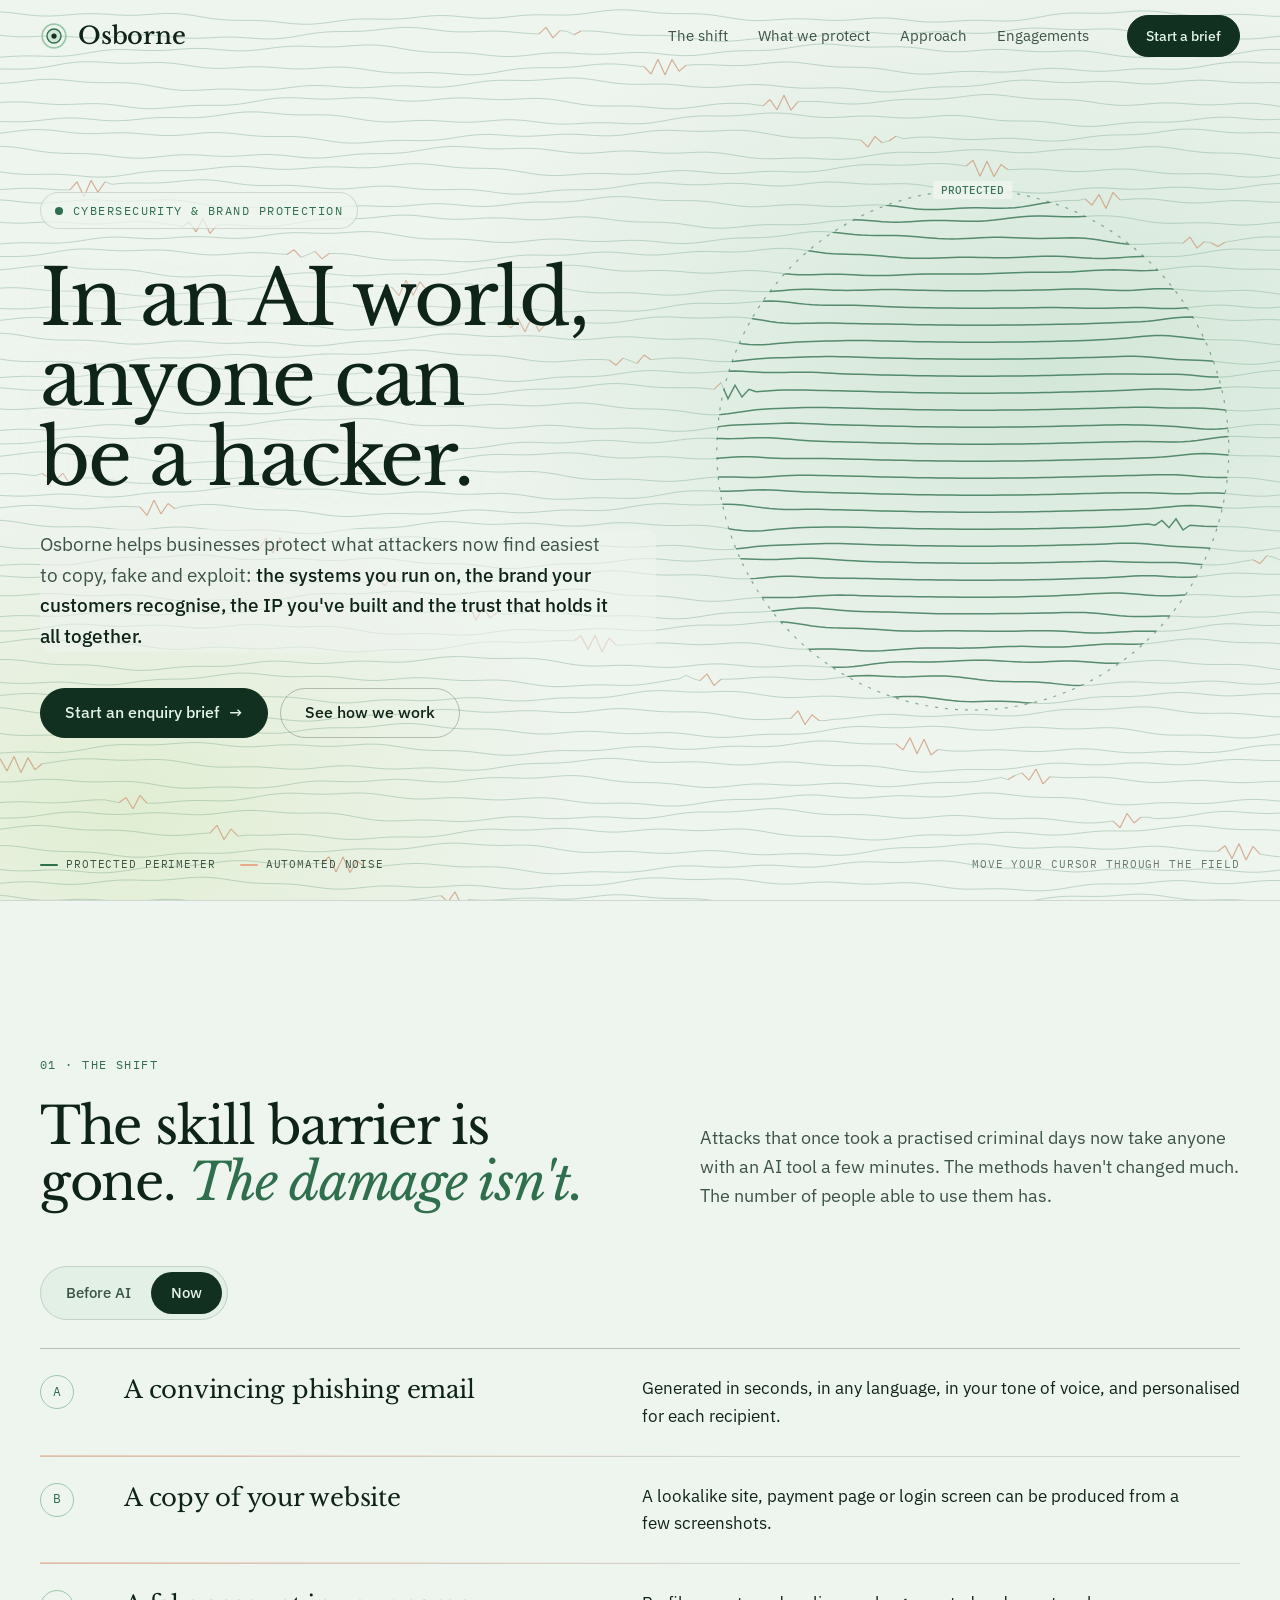
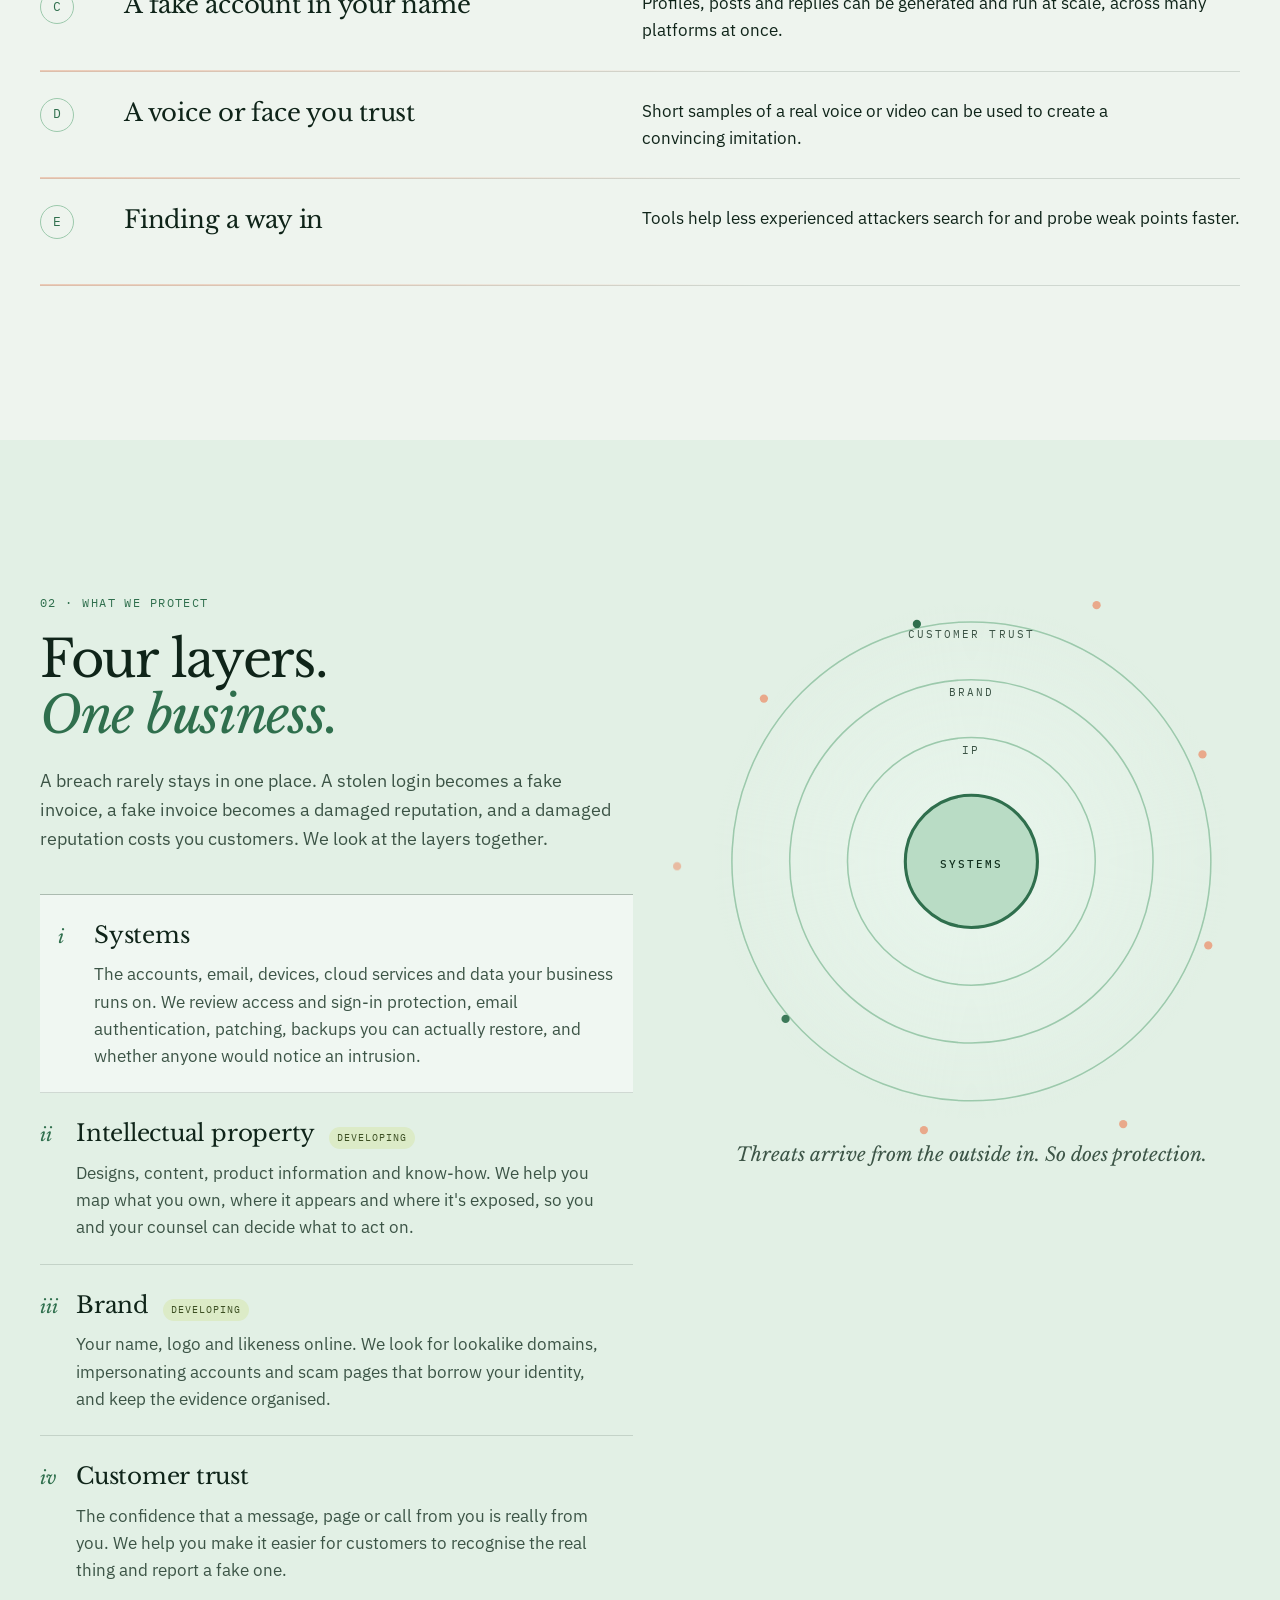
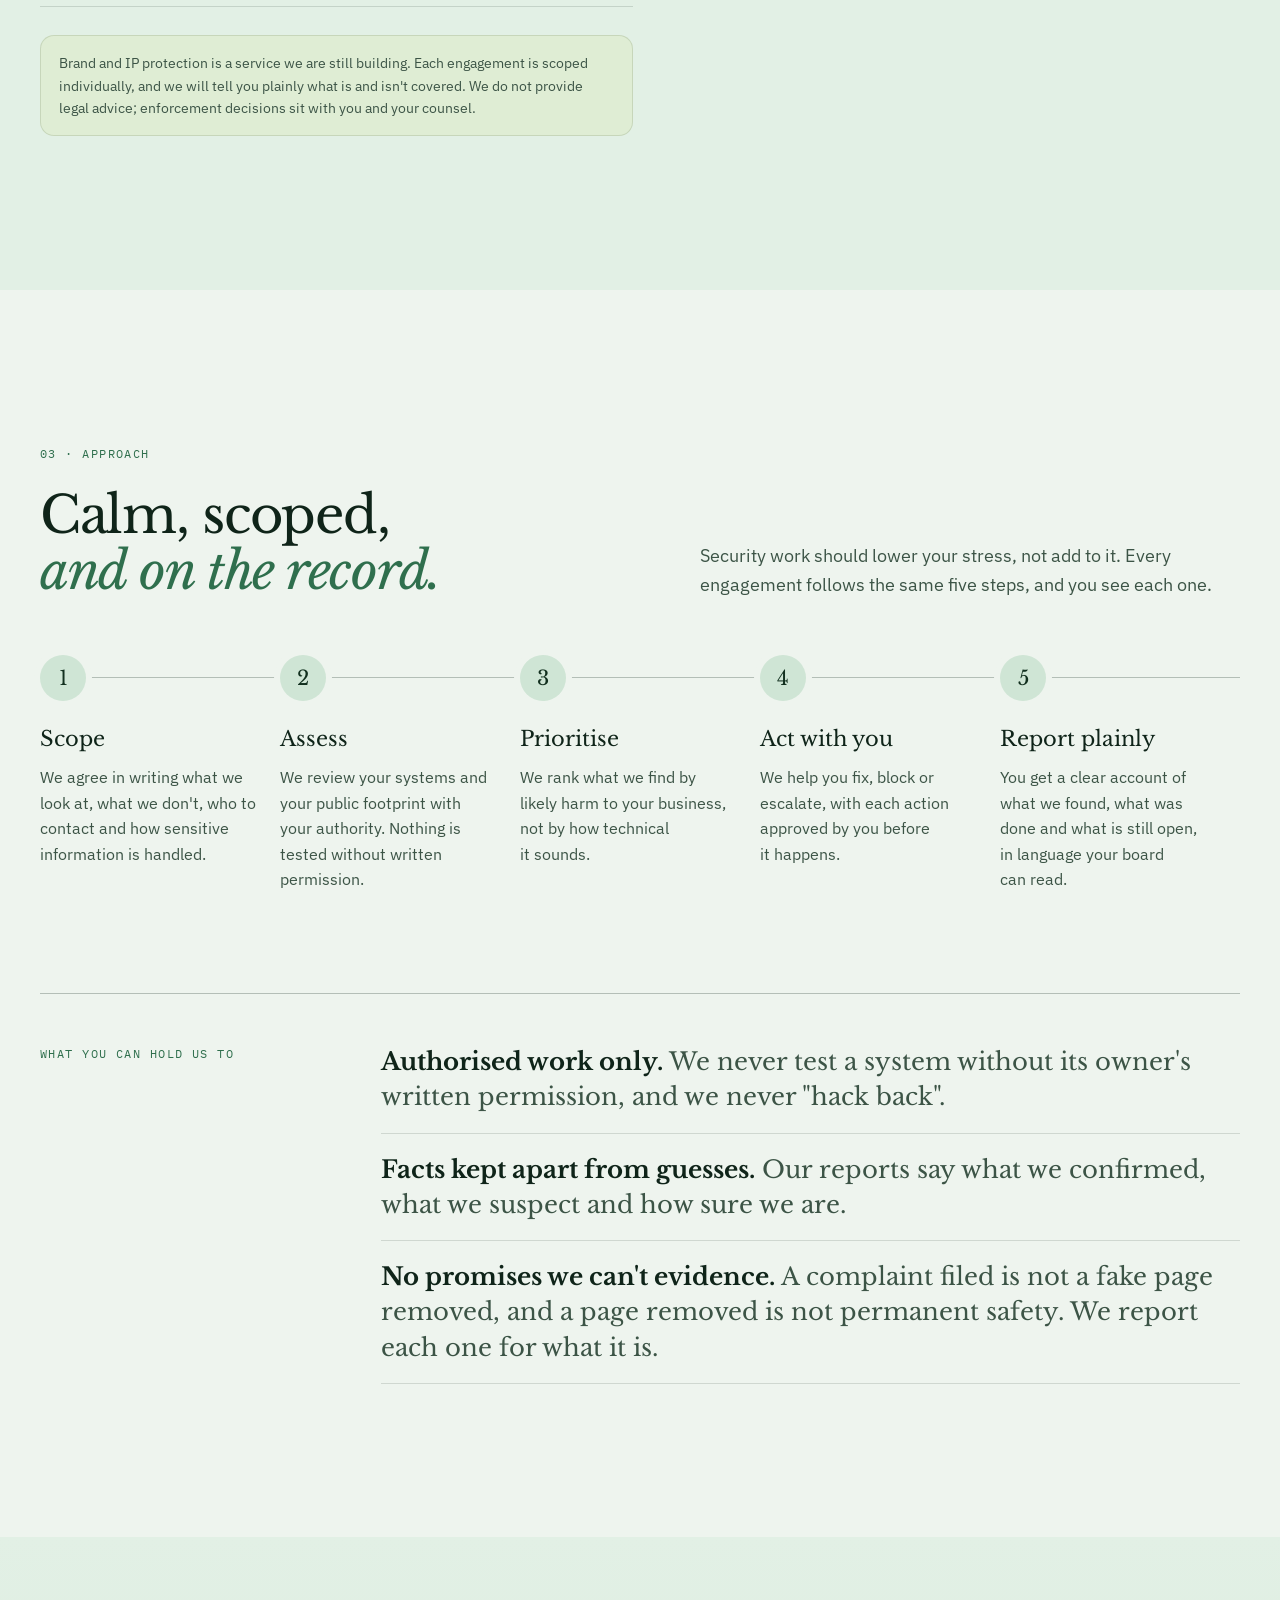
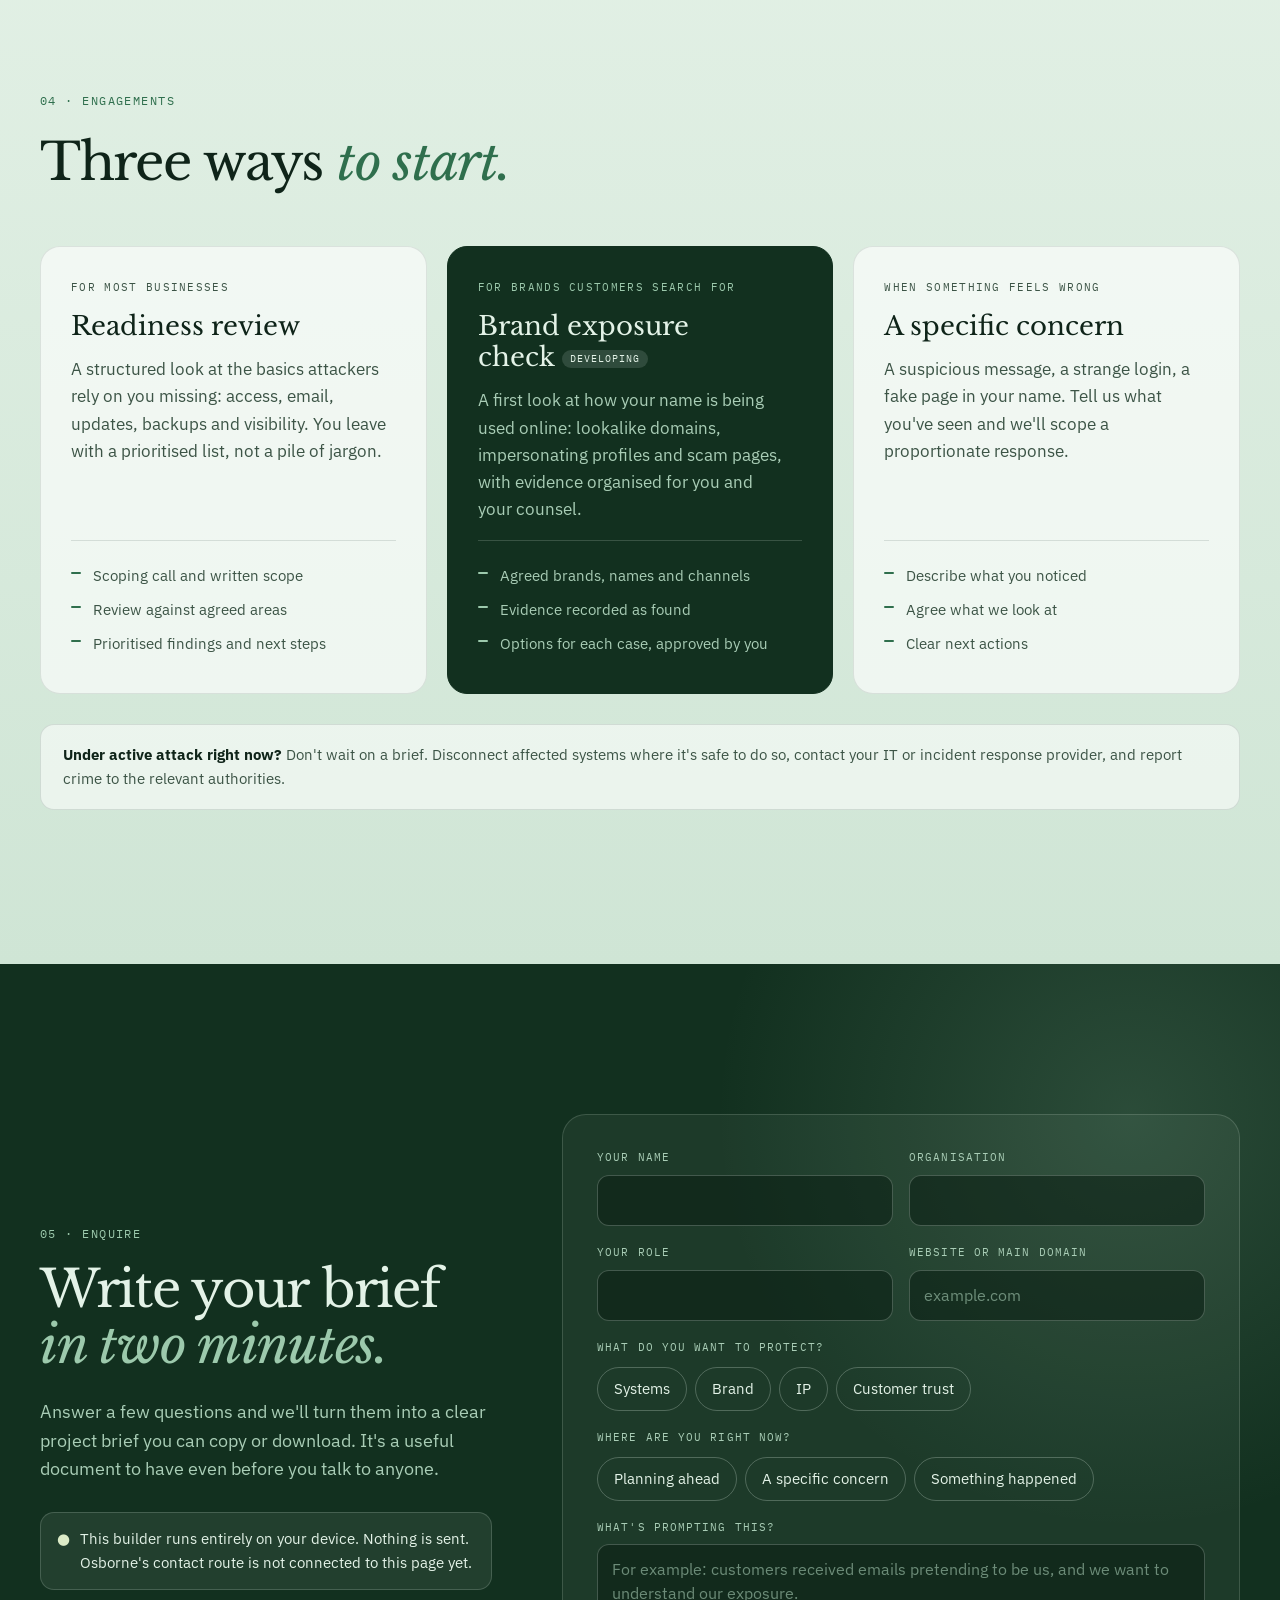
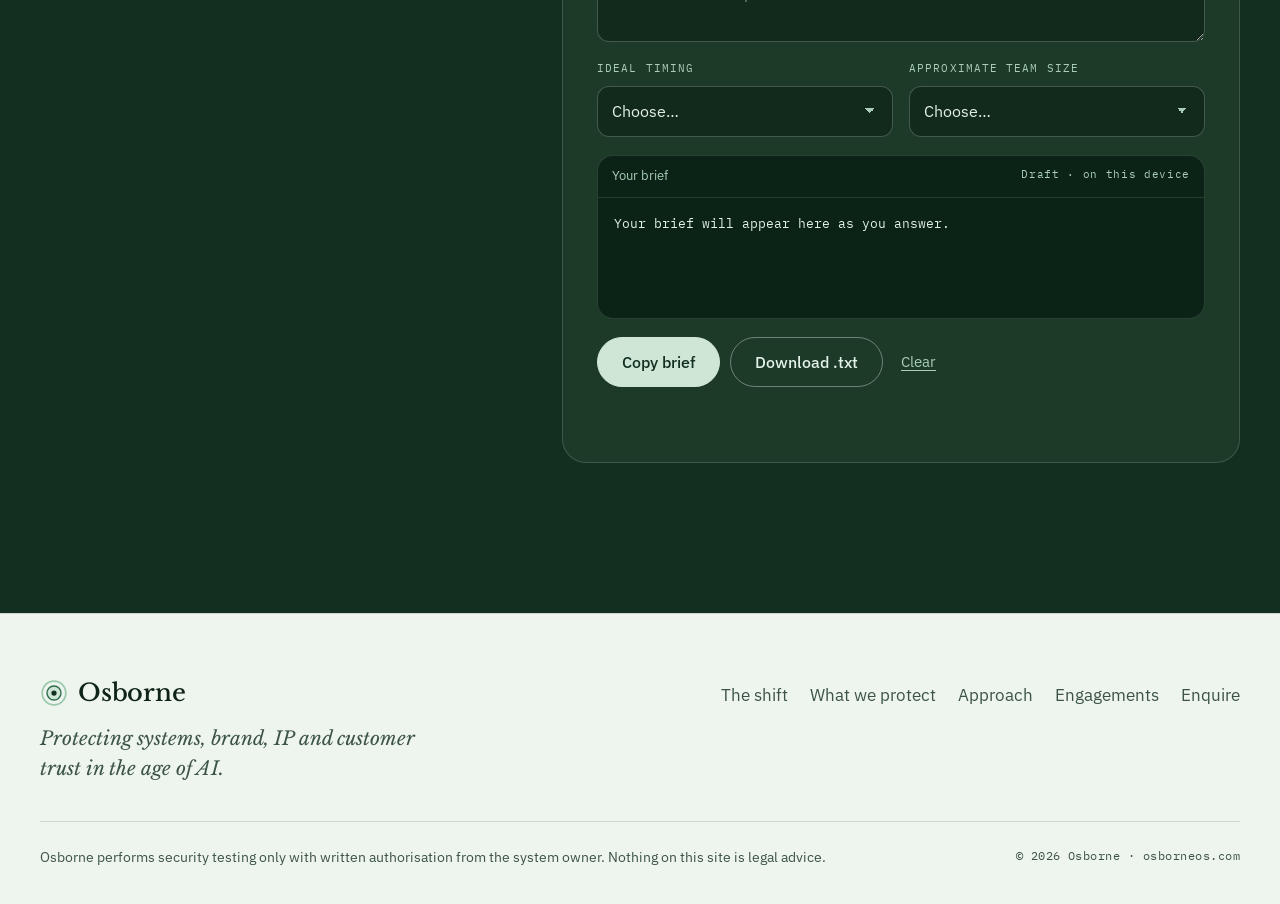
==== index.html @ 1fe4e951 "Osborne website" ====
<!doctype html>
<html lang="en">
<head>
<meta charset="utf-8">
<meta name="viewport" content="width=device-width, initial-scale=1">
<title>Osborne: Cybersecurity and brand protection for the AI era</title>
<meta name="description" content="In an AI world, anyone can be a hacker. Osborne helps businesses protect their systems, brand, intellectual property and customer trust.">
<meta name="theme-color" content="#EEF4EE">
<link rel="preconnect" href="https://fonts.googleapis.com">
<link rel="preconnect" href="https://fonts.gstatic.com" crossorigin>
<link href="https://fonts.googleapis.com/css2?family=Libre+Baskerville:ital,wght@0,400;0,700;1,400&family=IBM+Plex+Sans:wght@400;500;600&family=IBM+Plex+Mono:wght@400;500&display=swap" rel="stylesheet">
<link rel="stylesheet" href="styles.css">
</head>
<body>
<a class="skip" href="#main">Skip to content</a>

<header class="nav" id="top">
  <div class="nav-inner">
    <a class="brand" href="#top" aria-label="Osborne, back to top">
      <svg class="mark" viewBox="0 0 32 32" aria-hidden="true">
        <circle cx="16" cy="16" r="13.5" class="mark-ring"/>
        <circle cx="16" cy="16" r="8" class="mark-ring2"/>
        <circle cx="16" cy="16" r="3" class="mark-core"/>
      </svg>
      <span>Osborne</span>
    </a>
    <nav aria-label="Primary">
      <ul class="nav-links">
        <li><a href="#shift">The shift</a></li>
        <li><a href="#protect">What we protect</a></li>
        <li><a href="#approach">Approach</a></li>
        <li><a href="#engage">Engagements</a></li>
      </ul>
    </nav>
    <a class="btn btn-sm" href="#enquire">Start a brief</a>
    <button class="menu" type="button" aria-expanded="false" aria-controls="mobile-menu" aria-label="Open menu"><span></span><span></span></button>
  </div>
  <div class="mobile-menu" id="mobile-menu" hidden>
    <a href="#shift">The shift</a>
    <a href="#protect">What we protect</a>
    <a href="#approach">Approach</a>
    <a href="#engage">Engagements</a>
    <a href="#enquire" class="mm-cta">Start a brief</a>
  </div>
</header>

<main id="main">

<!-- HERO -->
<section class="hero" aria-labelledby="hero-title">
  <canvas class="field" aria-hidden="true"></canvas>
  <div class="hero-inner">
    <p class="eyebrow"><span class="pip" aria-hidden="true"></span>Cybersecurity &amp; brand protection</p>
    <h1 id="hero-title" class="display">In an AI world, anyone can be a hacker.</h1>
    <p class="lede">Osborne helps businesses protect what attackers now find easiest to copy, fake and exploit: <strong>the systems you run on, the brand your customers recognise, the IP you've built and the trust that holds it all together.</strong></p>
    <div class="cta-row">
      <a class="btn" href="#enquire">Start an enquiry brief <span aria-hidden="true">→</span></a>
      <a class="btn btn-quiet" href="#approach">See how we work</a>
    </div>
  </div>
  <div class="hero-legend" aria-hidden="true">
    <span><i class="lg-calm"></i>Protected perimeter</span>
    <span><i class="lg-noise"></i>Automated noise</span>
    <span class="lg-hint">Move your cursor through the field</span>
  </div>
</section>

<!-- SHIFT -->
<section class="section shift" id="shift" aria-labelledby="shift-title">
  <div class="wrap">
    <div class="sec-head">
      <p class="kicker">01 · The shift</p>
      <h2 id="shift-title" class="h2">The skill barrier is gone. <em>The damage isn't.</em></h2>
      <p class="sec-intro">Attacks that once took a practised criminal days now take anyone with an AI tool a few minutes. The methods haven't changed much. The number of people able to use them has.</p>
    </div>

    <div class="ledger-wrap">
      <div class="toggle" role="group" aria-label="Compare before and after AI">
        <button type="button" data-era="then" aria-pressed="false">Before AI</button>
        <button type="button" data-era="now" aria-pressed="true">Now</button>
      </div>
      <ol class="ledger" data-era="now">
        <li>
          <span class="l-n">A</span>
          <h3>A convincing phishing email</h3>
          <p class="then">Needed someone who wrote well in your customers' language and knew how your company sounds.</p>
          <p class="now">Generated in seconds, in any language, in your tone of voice, and personalised for each recipient.</p>
        </li>
        <li>
          <span class="l-n">B</span>
          <h3>A copy of your website</h3>
          <p class="then">Took a designer and a developer time to rebuild your pages well enough to fool a customer.</p>
          <p class="now">A lookalike site, payment page or login screen can be produced from a few screenshots.</p>
        </li>
        <li>
          <span class="l-n">C</span>
          <h3>A fake account in your name</h3>
          <p class="then">Took effort to keep up: posting, replying and looking real over weeks.</p>
          <p class="now">Profiles, posts and replies can be generated and run at scale, across many platforms at once.</p>
        </li>
        <li>
          <span class="l-n">D</span>
          <h3>A voice or face you trust</h3>
          <p class="then">Impersonating an executive meant finding an actor and hoping no one looked too closely.</p>
          <p class="now">Short samples of a real voice or video can be used to create a convincing imitation.</p>
        </li>
        <li>
          <span class="l-n">E</span>
          <h3>Finding a way in</h3>
          <p class="then">Searching for weak configurations and forgotten systems was slow, technical work.</p>
          <p class="now">Tools help less experienced attackers search for and probe weak points faster.</p>
        </li>
      </ol>
    </div>
  </div>
</section>

<!-- PROTECT -->
<section class="section protect" id="protect" aria-labelledby="protect-title">
  <div class="wrap protect-grid">
    <div class="protect-copy">
      <p class="kicker">02 · What we protect</p>
      <h2 id="protect-title" class="h2">Four layers. <em>One business.</em></h2>
      <p class="sec-intro">A breach rarely stays in one place. A stolen login becomes a fake invoice, a fake invoice becomes a damaged reputation, and a damaged reputation costs you customers. We look at the layers together.</p>

      <ul class="layers" aria-label="Protection layers">
        <li data-ring="0" tabindex="0">
          <div class="layer-top"><span class="layer-n">i</span><h3>Systems</h3></div>
          <p>The accounts, email, devices, cloud services and data your business runs on. We review access and sign-in protection, email authentication, patching, backups you can actually restore, and whether anyone would notice an intrusion.</p>
        </li>
        <li data-ring="1" tabindex="0">
          <div class="layer-top"><span class="layer-n">ii</span><h3>Intellectual property</h3><span class="tag">Developing</span></div>
          <p>Designs, content, product information and know-how. We help you map what you own, where it appears and where it's exposed, so you and your counsel can decide what to act on.</p>
        </li>
        <li data-ring="2" tabindex="0">
          <div class="layer-top"><span class="layer-n">iii</span><h3>Brand</h3><span class="tag">Developing</span></div>
          <p>Your name, logo and likeness online. We look for lookalike domains, impersonating accounts and scam pages that borrow your identity, and keep the evidence organised.</p>
        </li>
        <li data-ring="3" tabindex="0">
          <div class="layer-top"><span class="layer-n">iv</span><h3>Customer trust</h3></div>
          <p>The confidence that a message, page or call from you is really from you. We help you make it easier for customers to recognise the real thing and report a fake one.</p>
        </li>
      </ul>
      <p class="fine">Brand and IP protection is a service we are still building. Each engagement is scoped individually, and we will tell you plainly what is and isn't covered. We do not provide legal advice; enforcement decisions sit with you and your counsel.</p>
    </div>

    <figure class="rings" aria-hidden="true">
      <svg viewBox="0 0 520 520">
        <defs>
          <radialGradient id="rg" cx="50%" cy="50%" r="50%">
            <stop offset="0%" stop-color="#E8F5EC"/><stop offset="100%" stop-color="#E8F5EC" stop-opacity="0"/>
          </radialGradient>
        </defs>
        <circle cx="260" cy="260" r="250" fill="url(#rg)"/>
        <g class="ring r3"><circle cx="260" cy="260" r="232"/><text x="260" y="44" text-anchor="middle">CUSTOMER TRUST</text></g>
        <g class="ring r2"><circle cx="260" cy="260" r="176"/><text x="260" y="100" text-anchor="middle">BRAND</text></g>
        <g class="ring r1"><circle cx="260" cy="260" r="120"/><text x="260" y="156" text-anchor="middle">IP</text></g>
        <g class="ring r0"><circle cx="260" cy="260" r="64"/><text x="260" y="266" text-anchor="middle">SYSTEMS</text></g>
        <g class="probes"></g>
      </svg>
      <figcaption>Threats arrive from the outside in. So does protection.</figcaption>
    </figure>
  </div>
</section>

<!-- APPROACH -->
<section class="section approach" id="approach" aria-labelledby="approach-title">
  <div class="wrap">
    <div class="sec-head">
      <p class="kicker">03 · Approach</p>
      <h2 id="approach-title" class="h2">Calm, scoped, <em>and on the record.</em></h2>
      <p class="sec-intro">Security work should lower your stress, not add to it. Every engagement follows the same five steps, and you see each one.</p>
    </div>

    <ol class="steps">
      <li class="reveal"><span class="s-n">1</span><h3>Scope</h3><p>We agree in writing what we look at, what we don't, who to contact and how sensitive information is handled.</p></li>
      <li class="reveal"><span class="s-n">2</span><h3>Assess</h3><p>We review your systems and your public footprint with your authority. Nothing is tested without written permission.</p></li>
      <li class="reveal"><span class="s-n">3</span><h3>Prioritise</h3><p>We rank what we find by likely harm to your business, not by how technical it sounds.</p></li>
      <li class="reveal"><span class="s-n">4</span><h3>Act with you</h3><p>We help you fix, block or escalate, with each action approved by you before it happens.</p></li>
      <li class="reveal"><span class="s-n">5</span><h3>Report plainly</h3><p>You get a clear account of what we found, what was done and what is still open, in language your board can read.</p></li>
    </ol>

    <div class="principles">
      <p class="kicker">What you can hold us to</p>
      <ul>
        <li class="reveal"><span>Authorised work only.</span> We never test a system without its owner's written permission, and we never "hack back".</li>
        <li class="reveal"><span>Facts kept apart from guesses.</span> Our reports say what we confirmed, what we suspect and how sure we are.</li>
        <li class="reveal"><span>No promises we can't evidence.</span> A complaint filed is not a fake page removed, and a page removed is not permanent safety. We report each one for what it is.</li>
      </ul>
    </div>
  </div>
</section>

<!-- ENGAGE -->
<section class="section engage" id="engage" aria-labelledby="engage-title">
  <div class="wrap">
    <div class="sec-head">
      <p class="kicker">04 · Engagements</p>
      <h2 id="engage-title" class="h2">Three ways <em>to start.</em></h2>
    </div>
    <div class="paths">
      <article class="path reveal">
        <p class="path-k">For most businesses</p>
        <h3>Readiness review</h3>
        <p>A structured look at the basics attackers rely on you missing: access, email, updates, backups and visibility. You leave with a prioritised list, not a pile of jargon.</p>
        <ul><li>Scoping call and written scope</li><li>Review against agreed areas</li><li>Prioritised findings and next steps</li></ul>
      </article>
      <article class="path reveal feature">
        <p class="path-k">For brands customers search for</p>
        <h3>Brand exposure check <span class="tag tag-dark">Developing</span></h3>
        <p>A first look at how your name is being used online: lookalike domains, impersonating profiles and scam pages, with evidence organised for you and your counsel.</p>
        <ul><li>Agreed brands, names and channels</li><li>Evidence recorded as found</li><li>Options for each case, approved by you</li></ul>
      </article>
      <article class="path reveal">
        <p class="path-k">When something feels wrong</p>
        <h3>A specific concern</h3>
        <p>A suspicious message, a strange login, a fake page in your name. Tell us what you've seen and we'll scope a proportionate response.</p>
        <ul><li>Describe what you noticed</li><li>Agree what we look at</li><li>Clear next actions</li></ul>
      </article>
    </div>
    <p class="urgent" role="note"><strong>Under active attack right now?</strong> Don't wait on a brief. Disconnect affected systems where it's safe to do so, contact your IT or incident response provider, and report crime to the relevant authorities.</p>
  </div>
</section>

<!-- ENQUIRE -->
<section class="enquire" id="enquire" aria-labelledby="enquire-title">
  <div class="wrap enquire-grid">
    <div class="enquire-copy">
      <p class="kicker kicker-light">05 · Enquire</p>
      <h2 id="enquire-title" class="h2">Write your brief <em>in two minutes.</em></h2>
      <p>Answer a few questions and we'll turn them into a clear project brief you can copy or download. It's a useful document to have even before you talk to anyone.</p>
      <p class="local-note" role="note"><span aria-hidden="true">●</span> This builder runs entirely on your device. Nothing is sent. Osborne's contact route is not connected to this page yet.</p>
    </div>

    <form class="brief" id="brief" novalidate>
      <div class="row">
        <label class="f"><span>Your name</span><input name="name" autocomplete="name" maxlength="120"></label>
        <label class="f"><span>Organisation</span><input name="org" autocomplete="organization" maxlength="160"></label>
      </div>
      <div class="row">
        <label class="f"><span>Your role</span><input name="role" autocomplete="organization-title" maxlength="120"></label>
        <label class="f"><span>Website or main domain</span><input name="domain" inputmode="url" maxlength="200" placeholder="example.com"></label>
      </div>

      <fieldset class="f">
        <legend>What do you want to protect?</legend>
        <div class="chips">
          <label class="chip"><input type="checkbox" name="protect" value="Systems"><span>Systems</span></label>
          <label class="chip"><input type="checkbox" name="protect" value="Brand"><span>Brand</span></label>
          <label class="chip"><input type="checkbox" name="protect" value="Intellectual property"><span>IP</span></label>
          <label class="chip"><input type="checkbox" name="protect" value="Customer trust"><span>Customer trust</span></label>
        </div>
      </fieldset>

      <fieldset class="f">
        <legend>Where are you right now?</legend>
        <div class="chips">
          <label class="chip"><input type="radio" name="stage" value="Planning ahead"><span>Planning ahead</span></label>
          <label class="chip"><input type="radio" name="stage" value="A specific concern"><span>A specific concern</span></label>
          <label class="chip"><input type="radio" name="stage" value="Something has already happened"><span>Something happened</span></label>
        </div>
      </fieldset>

      <label class="f"><span>What's prompting this?</span><textarea name="notes" rows="3" maxlength="2000" placeholder="For example: customers received emails pretending to be us, and we want to understand our exposure."></textarea></label>

      <div class="row">
        <label class="f"><span>Ideal timing</span>
          <select name="timing">
            <option value="">Choose…</option>
            <option>This month</option>
            <option>This quarter</option>
            <option>Later this year</option>
            <option>Just exploring</option>
          </select>
        </label>
        <label class="f"><span>Approximate team size</span>
          <select name="size">
            <option value="">Choose…</option>
            <option>1–10</option>
            <option>11–50</option>
            <option>51–250</option>
            <option>250+</option>
          </select>
        </label>
      </div>

      <div class="preview" aria-labelledby="preview-label">
        <p class="preview-head"><span id="preview-label">Your brief</span><span class="mono">Draft · on this device</span></p>
        <pre id="brief-out" tabindex="0" aria-live="polite"></pre>
      </div>

      <div class="actions">
        <button type="button" class="btn btn-light" id="copy-brief">Copy brief</button>
        <button type="button" class="btn btn-ghost-light" id="dl-brief">Download .txt</button>
        <button type="button" class="link-btn" id="clear-brief">Clear</button>
      </div>
      <p class="status" id="brief-status" role="status" aria-live="polite"></p>
    </form>
  </div>
</section>

</main>

<footer class="footer">
  <div class="wrap">
    <div class="foot-top">
      <div class="foot-brand">
        <a class="brand" href="#top"><svg class="mark" viewBox="0 0 32 32" aria-hidden="true"><circle cx="16" cy="16" r="13.5" class="mark-ring"/><circle cx="16" cy="16" r="8" class="mark-ring2"/><circle cx="16" cy="16" r="3" class="mark-core"/></svg><span>Osborne</span></a>
        <p class="foot-line">Protecting systems, brand, IP and customer trust in the age of AI.</p>
      </div>
      <nav class="foot-nav" aria-label="Footer">
        <a href="#shift">The shift</a>
        <a href="#protect">What we protect</a>
        <a href="#approach">Approach</a>
        <a href="#engage">Engagements</a>
        <a href="#enquire">Enquire</a>
      </nav>
    </div>
    <div class="foot-bottom">
      <p>Osborne performs security testing only with written authorisation from the system owner. Nothing on this site is legal advice.</p>
      <p class="mono">© <span id="yr">2026</span> Osborne · osborneos.com</p>
    </div>
  </div>
</footer>

<script src="main.js" defer></script>
</body>
</html>
---- styles.css ----
/* Osborne — one-page site.
   Direction: calm, premium security in pastel greens. Light editorial surfaces,
   one deep forest section, soft serif display, engineered sans/mono details. */
:root{
  --paper:#EEF4EE;      /* page */
  --mint:#E2F0E5;       /* soft band */
  --sage:#CFE5D5;       /* pastel green */
  --pistachio:#DCEBC7;  /* pastel yellow-green */
  --fern:#9CC9AC;       /* mid pastel */
  --leaf:#2F6F4D;       /* accent text/controls (AA on paper) */
  --forest:#12301F;     /* dark section */
  --ink:#0F2419;        /* body ink */
  --ink-2:#3C5446;      /* secondary ink (AA on paper) */
  --line:rgba(15,36,25,.14);
  --line-2:rgba(15,36,25,.26);
  --apricot:#E9A98B;    /* sparing "threat" accent */
  --on-forest:#E3F2E7; --on-forest-2:#A9CDB6;
  --serif:"Libre Baskerville",Baskerville,"Baskerville Old Face",Georgia,serif;
  --sans:"IBM Plex Sans",ui-sans-serif,system-ui,"Segoe UI",sans-serif;
  --mono:"IBM Plex Mono",ui-monospace,Consolas,monospace;
  --wrap:min(1200px,calc(100vw - 48px));
  --r:20px;
  --ease:cubic-bezier(.2,.7,.1,1);
}
*,*::before,*::after{box-sizing:border-box}
html{scroll-behavior:smooth;-webkit-text-size-adjust:100%;scroll-padding-top:80px}
body{margin:0;background:var(--paper);color:var(--ink);font-family:var(--sans);font-size:17px;line-height:1.6;-webkit-font-smoothing:antialiased;overflow-x:hidden}
img,svg{display:block;max-width:100%}
a{color:inherit}
p{margin:0 0 1em;text-wrap:pretty}
h1,h2,h3{margin:0;text-wrap:balance}
em{font-style:italic}
.wrap{width:var(--wrap);margin-inline:auto}
.mono{font-family:var(--mono)}
:focus-visible{outline:3px solid var(--leaf);outline-offset:3px;border-radius:6px}
.skip{position:absolute;left:-9999px;top:10px;z-index:100;background:var(--forest);color:var(--on-forest);padding:10px 14px;border-radius:8px}
.skip:focus{left:12px}
::selection{background:var(--sage);color:var(--ink)}

/* ---------- type ---------- */
.display{font-family:var(--serif);font-weight:400;font-size:clamp(38px,6vw,92px);line-height:1.04;letter-spacing:-.03em;max-width:14ch}
.h2{font-family:var(--serif);font-weight:400;font-size:clamp(30px,4vw,54px);line-height:1.1;letter-spacing:-.025em;max-width:17ch}
.h2 em,.display em{color:var(--leaf);font-weight:400}
.kicker{font-family:var(--mono);font-size:12px;letter-spacing:.12em;text-transform:uppercase;color:var(--leaf);margin-bottom:18px}
.sec-head{display:grid;grid-template-columns:minmax(0,1fr) minmax(0,.9fr);gap:24px 60px;align-items:end;margin-bottom:56px}
.sec-head .kicker{grid-column:1/-1;margin:0}
.sec-intro{color:var(--ink-2);font-size:18px;margin:0;max-width:52ch}
.tag{display:inline-block;font-family:var(--mono);font-size:10px;letter-spacing:.1em;text-transform:uppercase;padding:3px 8px;border-radius:999px;background:var(--pistachio);color:#3C4F22;vertical-align:middle}
.tag-dark{background:rgba(15,36,25,.08);color:var(--ink-2)}

/* ---------- buttons ---------- */
.btn{display:inline-flex;align-items:center;justify-content:center;gap:10px;min-height:50px;padding:0 24px;border-radius:999px;background:var(--forest);color:var(--on-forest);text-decoration:none;font-weight:500;font-size:16px;border:1px solid var(--forest);cursor:pointer;font-family:inherit;transition:background .25s,color .25s,transform .25s var(--ease),border-color .25s}
.btn span{transition:transform .25s var(--ease)}
.btn:hover{background:var(--leaf);border-color:var(--leaf)}
.btn:hover span{transform:translateX(3px)}
.btn:active{transform:translateY(1px)}
.btn-quiet{background:transparent;color:var(--ink);border-color:var(--line-2)}
.btn-quiet:hover{background:var(--sage);border-color:var(--sage);color:var(--ink)}
.btn-sm{min-height:42px;padding:0 18px;font-size:14px}
.btn-light{background:var(--sage);color:var(--forest);border-color:var(--sage)}
.btn-light:hover{background:#E6F4EA;border-color:#E6F4EA;color:var(--forest)}
.btn-ghost-light{background:transparent;color:var(--on-forest);border-color:rgba(227,242,231,.4)}
.btn-ghost-light:hover{background:rgba(227,242,231,.1);border-color:var(--on-forest)}

/* ---------- nav ---------- */
.nav{position:fixed;top:0;left:0;right:0;z-index:50;transition:background .35s,box-shadow .35s}
.nav.scrolled{background:rgba(238,244,238,.86);backdrop-filter:saturate(140%) blur(14px);-webkit-backdrop-filter:saturate(140%) blur(14px);box-shadow:0 1px 0 var(--line)}
.nav-inner{width:var(--wrap);margin:0 auto;display:flex;align-items:center;gap:24px;padding:14px 0}
.brand{display:flex;align-items:center;gap:10px;text-decoration:none;font-family:var(--serif);font-size:24px;font-weight:500;letter-spacing:-.01em;margin-right:auto}
.mark{width:28px;height:28px}
.mark-ring{fill:none;stroke:var(--fern);stroke-width:2}
.mark-ring2{fill:var(--sage);stroke:var(--leaf);stroke-width:1.6}
.mark-core{fill:var(--forest)}
.brand:hover .mark-ring{stroke:var(--leaf)}
.nav-links{display:flex;gap:2px;list-style:none;margin:0;padding:0}
.nav-links a{display:block;padding:10px 14px;border-radius:999px;text-decoration:none;font-size:15px;color:var(--ink-2);transition:background .2s,color .2s}
.nav-links a:hover{background:var(--mint);color:var(--ink)}
.nav-links a.active{background:var(--sage);color:var(--ink)}
.menu{display:none;width:46px;height:46px;border-radius:50%;border:1px solid var(--line-2);background:var(--paper);position:relative;cursor:pointer}
.menu span{position:absolute;left:14px;right:14px;height:1.6px;background:var(--ink);transition:transform .3s var(--ease)}
.menu span:first-child{top:18px}.menu span:last-child{top:26px}
.menu[aria-expanded="true"] span:first-child{transform:translateY(4px) rotate(45deg)}
.menu[aria-expanded="true"] span:last-child{transform:translateY(-4px) rotate(-45deg)}
.nav.menu-open{background:var(--paper);backdrop-filter:none;-webkit-backdrop-filter:none;box-shadow:0 1px 0 var(--line)}
.mobile-menu{position:fixed;top:74px;left:0;right:0;height:calc(100dvh - 74px);background:var(--paper);padding:20px 24px 40px;display:flex;flex-direction:column;overflow:auto}
.mobile-menu[hidden]{display:none}
.mobile-menu a{font-family:var(--serif);font-size:28px;letter-spacing:-.02em;padding:14px 0;border-bottom:1px solid var(--line);text-decoration:none}
.mobile-menu .mm-cta{margin-top:24px;border:0;background:var(--forest);color:var(--on-forest);border-radius:999px;font-family:var(--sans);font-size:17px;text-align:center;padding:16px}

/* ---------- hero ---------- */
.hero{position:relative;min-height:100svh;display:flex;flex-direction:column;justify-content:center;padding:120px 0 90px;overflow:hidden;isolation:isolate;background:
  radial-gradient(70% 60% at 82% 40%,rgba(207,229,213,.9),transparent 70%),
  radial-gradient(50% 50% at 10% 90%,rgba(220,235,199,.7),transparent 70%),var(--paper)}
.field{position:absolute;inset:0;width:100%;height:100%;z-index:-1}
.hero-inner{width:var(--wrap);margin:0 auto;position:relative}
.eyebrow{display:inline-flex;align-items:center;gap:10px;font-family:var(--mono);font-size:12px;letter-spacing:.12em;text-transform:uppercase;color:var(--leaf);padding:8px 14px;border-radius:999px;background:rgba(238,244,238,.75);border:1px solid var(--line);margin-bottom:30px}
.pip{width:8px;height:8px;border-radius:50%;background:var(--leaf);box-shadow:0 0 0 0 rgba(47,111,77,.5);animation:pip 2.6s infinite}
@keyframes pip{70%{box-shadow:0 0 0 9px rgba(47,111,77,0)}100%{box-shadow:0 0 0 0 rgba(47,111,77,0)}}
.hero .display{text-shadow:0 0 30px rgba(238,244,238,.9),0 0 2px rgba(238,244,238,.9)}
.lede{max-width:56ch;font-size:clamp(18px,1.5vw,21px);color:var(--ink-2);margin:30px 0 36px;background:rgba(238,244,238,.6);border-radius:12px}
.lede strong{font-weight:500;color:var(--ink)}
.cta-row{display:flex;flex-wrap:wrap;gap:12px}
.hero-legend{position:absolute;left:0;right:0;bottom:26px;width:var(--wrap);margin:0 auto;display:flex;gap:24px;font-family:var(--mono);font-size:11px;letter-spacing:.08em;text-transform:uppercase;color:var(--ink-2)}
.hero-legend span{display:flex;align-items:center;gap:8px}
.hero-legend i{display:block;width:18px;height:2px;border-radius:2px}
.lg-calm{background:var(--leaf)}
.lg-noise{background:var(--apricot)}
.lg-hint{margin-left:auto;opacity:.75}
/* hero entrance */
.hero .eyebrow,.hero .display,.hero .lede,.hero .cta-row{opacity:0;transform:translateY(18px);animation:rise 1s var(--ease) forwards}
.hero .display{animation-delay:.1s}.hero .lede{animation-delay:.25s}.hero .cta-row{animation-delay:.4s}
@keyframes rise{to{opacity:1;transform:none}}

/* ---------- sections ---------- */
.section{padding:clamp(96px,12vw,160px) 0}
.reveal{opacity:0;transform:translateY(24px);transition:opacity .9s var(--ease),transform .9s var(--ease)}
.reveal.in{opacity:1;transform:none}

/* shift */
.shift{background:var(--paper);border-top:1px solid var(--line)}
.ledger-wrap{position:relative}
.toggle{display:inline-flex;padding:5px;border-radius:999px;background:var(--mint);border:1px solid var(--line);margin-bottom:28px}
.toggle button{min-height:42px;padding:0 20px;border:0;border-radius:999px;background:transparent;color:var(--ink-2);font:inherit;font-size:15px;font-weight:500;cursor:pointer;transition:background .25s,color .25s}
.toggle button[aria-pressed="true"]{background:var(--forest);color:var(--on-forest)}
.toggle button[data-era="then"][aria-pressed="true"]{background:var(--fern);color:var(--forest)}
.ledger{list-style:none;margin:0;padding:0;border-top:1px solid var(--line-2)}
.ledger li{display:grid;grid-template-columns:56px minmax(0,.9fr) minmax(0,1.1fr);gap:28px;align-items:start;padding:26px 0;border-bottom:1px solid var(--line);position:relative}
.l-n{font-family:var(--mono);font-size:13px;color:var(--leaf);width:34px;height:34px;display:grid;place-items:center;border:1px solid var(--fern);border-radius:50%}
.ledger h3{font-family:var(--serif);font-weight:400;font-size:clamp(20px,1.9vw,26px);line-height:1.25;letter-spacing:-.01em}
.ledger p{margin:0;grid-column:3;grid-row:1;font-size:17px;transition:opacity .45s var(--ease),transform .45s var(--ease)}
.ledger .then{color:var(--ink-2)}
.ledger .now{color:var(--ink)}
.ledger[data-era="now"] .then,.ledger[data-era="then"] .now{opacity:0;transform:translateY(8px);pointer-events:none;visibility:hidden}
.ledger[data-era="now"] .now,.ledger[data-era="then"] .then{opacity:1;transform:none;visibility:visible}
.ledger li:nth-child(2) p{transition-delay:.05s}.ledger li:nth-child(3) p{transition-delay:.1s}.ledger li:nth-child(4) p{transition-delay:.15s}.ledger li:nth-child(5) p{transition-delay:.2s}
.ledger[data-era="now"] li::after{content:"";position:absolute;left:0;bottom:-1px;height:2px;width:100%;background:linear-gradient(90deg,var(--apricot),transparent 60%);opacity:.55}

/* protect */
.protect{background:var(--mint)}
.protect-grid{display:grid;grid-template-columns:minmax(0,1.05fr) minmax(0,.95fr);gap:70px;align-items:start}
.protect-copy .h2{margin-bottom:24px}
.protect-copy .sec-intro{margin-bottom:40px}
.layers{list-style:none;margin:0;padding:0;border-top:1px solid var(--line-2)}
.layers li{padding:22px 18px 22px 0;border-bottom:1px solid var(--line);cursor:default;transition:background .3s,padding .3s var(--ease);border-radius:0}
.layers li:focus-visible{outline-offset:-3px}
.layers li.on{background:rgba(255,255,255,.5);padding-left:18px}
.layer-top{display:flex;align-items:baseline;gap:14px;flex-wrap:wrap;margin-bottom:8px}
.layer-n{font-family:var(--serif);font-style:italic;font-size:18px;color:var(--leaf);min-width:22px}
.layers h3{font-family:var(--serif);font-weight:400;font-size:23px;letter-spacing:-.01em}
.layers p{margin:0;color:var(--ink-2);max-width:58ch;padding-left:36px}
.fine{font-size:14px;color:var(--ink-2);margin:28px 0 0;padding:16px 18px;border-radius:14px;background:rgba(220,235,199,.55);border:1px solid rgba(60,79,34,.15)}
.rings{position:sticky;top:110px;margin:0}
.rings svg{width:100%;height:auto;overflow:visible}
.ring circle{fill:none;stroke:var(--fern);stroke-width:1.5;transition:stroke .4s,stroke-width .4s,fill .4s}
.ring.r0 circle{fill:var(--sage)}
.ring text{font-family:var(--mono);font-size:11px;letter-spacing:.18em;fill:var(--ink-2);transition:fill .4s}
.ring.on circle{stroke:var(--leaf);stroke-width:3;fill:rgba(47,111,77,.06)}
.ring.r0.on circle{fill:#B9DCC5}
.ring.on text{fill:var(--forest);font-weight:500}
.probes circle{fill:var(--apricot)}
.probes circle.blocked{fill:var(--leaf)}
.rings figcaption{text-align:center;font-family:var(--serif);font-style:italic;font-size:19px;color:var(--ink-2);margin-top:10px}

/* approach */
.approach{background:var(--paper)}
.steps{list-style:none;margin:0;padding:0;display:grid;grid-template-columns:repeat(5,minmax(0,1fr));gap:0;position:relative;counter-reset:s}
.steps::before{content:"";position:absolute;left:0;right:0;top:22px;height:1px;background:var(--line-2)}
.steps li{position:relative;padding:0 24px 0 0}
.s-n{position:relative;display:grid;place-items:center;width:46px;height:46px;border-radius:50%;background:var(--sage);color:var(--forest);font-family:var(--serif);font-size:20px;margin-bottom:22px;box-shadow:0 0 0 6px var(--paper)}
.steps li:nth-child(2){transition-delay:.08s}.steps li:nth-child(3){transition-delay:.16s}.steps li:nth-child(4){transition-delay:.24s}.steps li:nth-child(5){transition-delay:.32s}
.steps h3{font-family:var(--serif);font-weight:400;font-size:21px;margin-bottom:8px}
.steps p{color:var(--ink-2);font-size:16px;margin:0}
.principles{margin-top:100px;padding-top:50px;border-top:1px solid var(--line-2);display:grid;grid-template-columns:minmax(0,.35fr) minmax(0,1fr);gap:40px}
.principles ul{list-style:none;margin:0;padding:0}
.principles li{font-family:var(--serif);font-weight:400;font-size:clamp(19px,1.9vw,26px);line-height:1.45;padding:18px 0;border-bottom:1px solid var(--line);color:var(--ink-2)}
.principles li:first-child{padding-top:0}
.principles li span{color:var(--ink);font-weight:700}

/* engage */
.engage{background:linear-gradient(180deg,var(--mint),var(--sage))}
.paths{display:grid;grid-template-columns:repeat(3,minmax(0,1fr));gap:20px;align-items:stretch}
.path{background:rgba(255,255,255,.62);border:1px solid rgba(15,36,25,.1);border-radius:var(--r);padding:32px 30px;display:flex;flex-direction:column;transition:transform .35s var(--ease),box-shadow .35s}
.path:hover{transform:translateY(-4px);box-shadow:0 24px 50px -30px rgba(15,36,25,.35)}
.path:nth-child(2){transition-delay:.08s}.path:nth-child(3){transition-delay:.16s}
.path.feature{background:var(--forest);color:var(--on-forest);border-color:var(--forest)}
.path.feature p,.path.feature li{color:var(--on-forest-2)}
.path.feature .path-k{color:var(--fern)}
.path.feature .tag-dark{background:rgba(227,242,231,.14);color:var(--on-forest)}
.path-k{font-family:var(--mono);font-size:11px;letter-spacing:.12em;text-transform:uppercase;color:var(--leaf);margin-bottom:14px}
.path h3{font-family:var(--serif);font-weight:400;font-size:26px;line-height:1.2;margin-bottom:14px}
.path p{color:var(--ink-2)}
.path ul{list-style:none;margin:auto 0 0;padding:18px 0 0;border-top:1px solid currentColor;border-color:rgba(15,36,25,.12)}
.path.feature ul{border-color:rgba(227,242,231,.18)}
.path li{font-size:15px;color:var(--ink-2);padding:5px 0 5px 22px;position:relative}
.path li::before{content:"";position:absolute;left:0;top:13px;width:10px;height:2px;border-radius:2px;background:var(--leaf)}
.path.feature li::before{background:var(--fern)}
.urgent{margin:30px 0 0;padding:18px 22px;border-radius:14px;background:rgba(255,255,255,.55);border:1px solid rgba(15,36,25,.12);font-size:15px;color:var(--ink-2);max-width:none}
.urgent strong{color:var(--ink)}

/* enquire */
.enquire{background:var(--forest);color:var(--on-forest);padding:clamp(96px,12vw,150px) 0;position:relative;overflow:hidden}
.enquire::before{content:"";position:absolute;width:900px;height:900px;right:-300px;top:-300px;border-radius:50%;background:radial-gradient(circle,rgba(156,201,172,.18),transparent 65%);pointer-events:none}
.enquire-grid{display:grid;grid-template-columns:minmax(0,.8fr) minmax(0,1.2fr);gap:70px;align-items:start;position:relative}
.enquire .h2{color:var(--on-forest);margin-bottom:24px}
.enquire .h2 em{color:var(--fern)}
.kicker-light{color:var(--fern)}
.enquire-copy{position:sticky;top:110px}
.enquire-copy>p:not(.kicker){color:var(--on-forest-2);font-size:18px}
.local-note{display:flex;gap:10px;align-items:flex-start;margin-top:28px;padding:14px 16px;border-radius:14px;background:rgba(227,242,231,.08);border:1px solid rgba(227,242,231,.18);font-size:15px!important;color:var(--on-forest)!important}
.local-note span{color:var(--pistachio);line-height:1.6}
.brief{background:rgba(227,242,231,.05);border:1px solid rgba(227,242,231,.16);border-radius:24px;padding:clamp(22px,3vw,34px);display:grid;gap:18px}
.row{display:grid;grid-template-columns:minmax(0,1fr) minmax(0,1fr);gap:16px}
.f{display:flex;flex-direction:column;gap:8px;min-width:0;border:0;margin:0;padding:0}
.f>span,.f legend{font-family:var(--mono);font-size:11px;letter-spacing:.1em;text-transform:uppercase;color:var(--on-forest-2);padding:0}
.f legend{margin-bottom:10px}
.f input:not([type=checkbox]):not([type=radio]),.f select,.f textarea{width:100%;min-height:48px;padding:12px 14px;border-radius:12px;border:1px solid rgba(227,242,231,.24);background:rgba(10,30,19,.55);color:var(--on-forest);font:inherit;font-size:16px;transition:border-color .2s,background .2s}
.f textarea{resize:vertical;min-height:96px;line-height:1.5}
.f ::placeholder{color:rgba(169,205,182,.6)}
.f select{appearance:none;background-image:linear-gradient(45deg,transparent 50%,var(--on-forest-2) 50%),linear-gradient(135deg,var(--on-forest-2) 50%,transparent 50%);background-position:calc(100% - 22px) 21px,calc(100% - 17px) 21px;background-size:5px 5px;background-repeat:no-repeat;padding-right:40px}
.f select option{background:var(--forest);color:var(--on-forest)}
.f input:focus,.f select:focus,.f textarea:focus{outline:none;border-color:var(--fern);background:rgba(10,30,19,.8)}
.brief :focus-visible{outline-color:var(--pistachio)}
.chips{display:flex;flex-wrap:wrap;gap:8px}
.chip{position:relative}
.chip input{position:absolute;opacity:0;width:1px;height:1px}
.chip span{display:inline-flex;align-items:center;min-height:44px;padding:0 16px;border-radius:999px;border:1px solid rgba(227,242,231,.26);color:var(--on-forest);font-size:15px;cursor:pointer;transition:background .2s,border-color .2s,color .2s}
.chip span:hover{border-color:var(--fern)}
.chip input:checked+span{background:var(--sage);border-color:var(--sage);color:var(--forest)}
.chip input:focus-visible+span{outline:3px solid var(--pistachio);outline-offset:2px}
.preview{border-radius:16px;background:#0B2216;border:1px solid rgba(227,242,231,.14);overflow:hidden}
.preview-head{display:flex;justify-content:space-between;gap:10px;margin:0;padding:10px 14px;border-bottom:1px solid rgba(227,242,231,.12);font-size:13px;color:var(--on-forest-2)}
.preview-head .mono{font-size:11px;letter-spacing:.06em}
#brief-out{margin:0;padding:16px;min-height:120px;max-height:280px;overflow:auto;font-family:var(--mono);font-size:13px;line-height:1.6;color:var(--on-forest);white-space:pre-wrap;word-break:break-word}
.actions{display:flex;flex-wrap:wrap;gap:10px;align-items:center}
.link-btn{background:none;border:0;color:var(--on-forest-2);font:inherit;font-size:15px;text-decoration:underline;text-underline-offset:3px;cursor:pointer;min-height:44px;padding:0 8px}
.link-btn:hover{color:var(--on-forest)}
.status{margin:0;min-height:1.5em;font-size:15px;color:var(--pistachio)}
.status.warn{color:var(--apricot)}

/* footer */
.footer{background:var(--paper);padding:60px 0 36px;border-top:1px solid var(--line)}
.foot-top{display:flex;justify-content:space-between;gap:40px;flex-wrap:wrap;padding-bottom:36px;border-bottom:1px solid var(--line)}
.foot-brand .brand{margin-bottom:12px}
.foot-line{color:var(--ink-2);margin:0;max-width:34ch;font-family:var(--serif);font-style:italic;font-size:19px}
.foot-nav{display:flex;flex-wrap:wrap;gap:6px 22px;align-content:flex-start}
.foot-nav a{text-decoration:none;color:var(--ink-2);padding:8px 0}
.foot-nav a:hover{color:var(--ink);text-decoration:underline;text-underline-offset:4px}
.foot-bottom{display:flex;justify-content:space-between;gap:20px;flex-wrap:wrap;padding-top:24px;font-size:14px;color:var(--ink-2)}
.foot-bottom p{margin:0}
.foot-bottom .mono{font-size:12px;letter-spacing:.04em}

/* ---------- responsive ---------- */
@media (max-width:1020px){
  .nav-links,.nav .btn-sm{display:none}
  .menu{display:block}
  .steps{grid-template-columns:minmax(0,1fr);gap:28px}
  .steps::before{left:22px;right:auto;top:0;bottom:0;width:1px;height:auto}
  .steps li{display:grid;grid-template-columns:46px minmax(0,1fr);gap:0 20px;padding:0}
  .s-n{grid-row:1/3;margin:0}
  .paths{grid-template-columns:minmax(0,1fr)}
}
@media (max-width:860px){
  body{font-size:16px}
  .sec-head,.protect-grid,.enquire-grid,.principles{grid-template-columns:minmax(0,1fr);gap:22px}
  .rings{position:relative;top:auto;max-width:420px;margin:10px auto 0;order:-1}
  .enquire-copy{position:relative;top:auto}
  .protect-grid{gap:40px}
  .ledger li{grid-template-columns:40px minmax(0,1fr);gap:8px 14px}
  .ledger p{grid-column:2;grid-row:2}
  .hero{padding-top:110px;padding-bottom:250px;justify-content:flex-start}
  .hero-legend{display:none}
  .principles{margin-top:70px}
}
@media (max-width:560px){
  :root{--wrap:calc(100vw - 36px)}
  .row{grid-template-columns:minmax(0,1fr)}
  .layers p{padding-left:0}
  .path{padding:26px 22px}
  .actions .btn{flex:1 1 auto}
  .mobile-menu a{font-size:26px}
}

/* ---------- reduced motion ---------- */
@media (prefers-reduced-motion:reduce){
  html{scroll-behavior:auto}
  *,*::before,*::after{animation-duration:.001ms!important;animation-iteration-count:1!important;transition-duration:.001ms!important;transition-delay:0s!important}
  .reveal,.hero .eyebrow,.hero .display,.hero .lede,.hero .cta-row{opacity:1;transform:none}
}
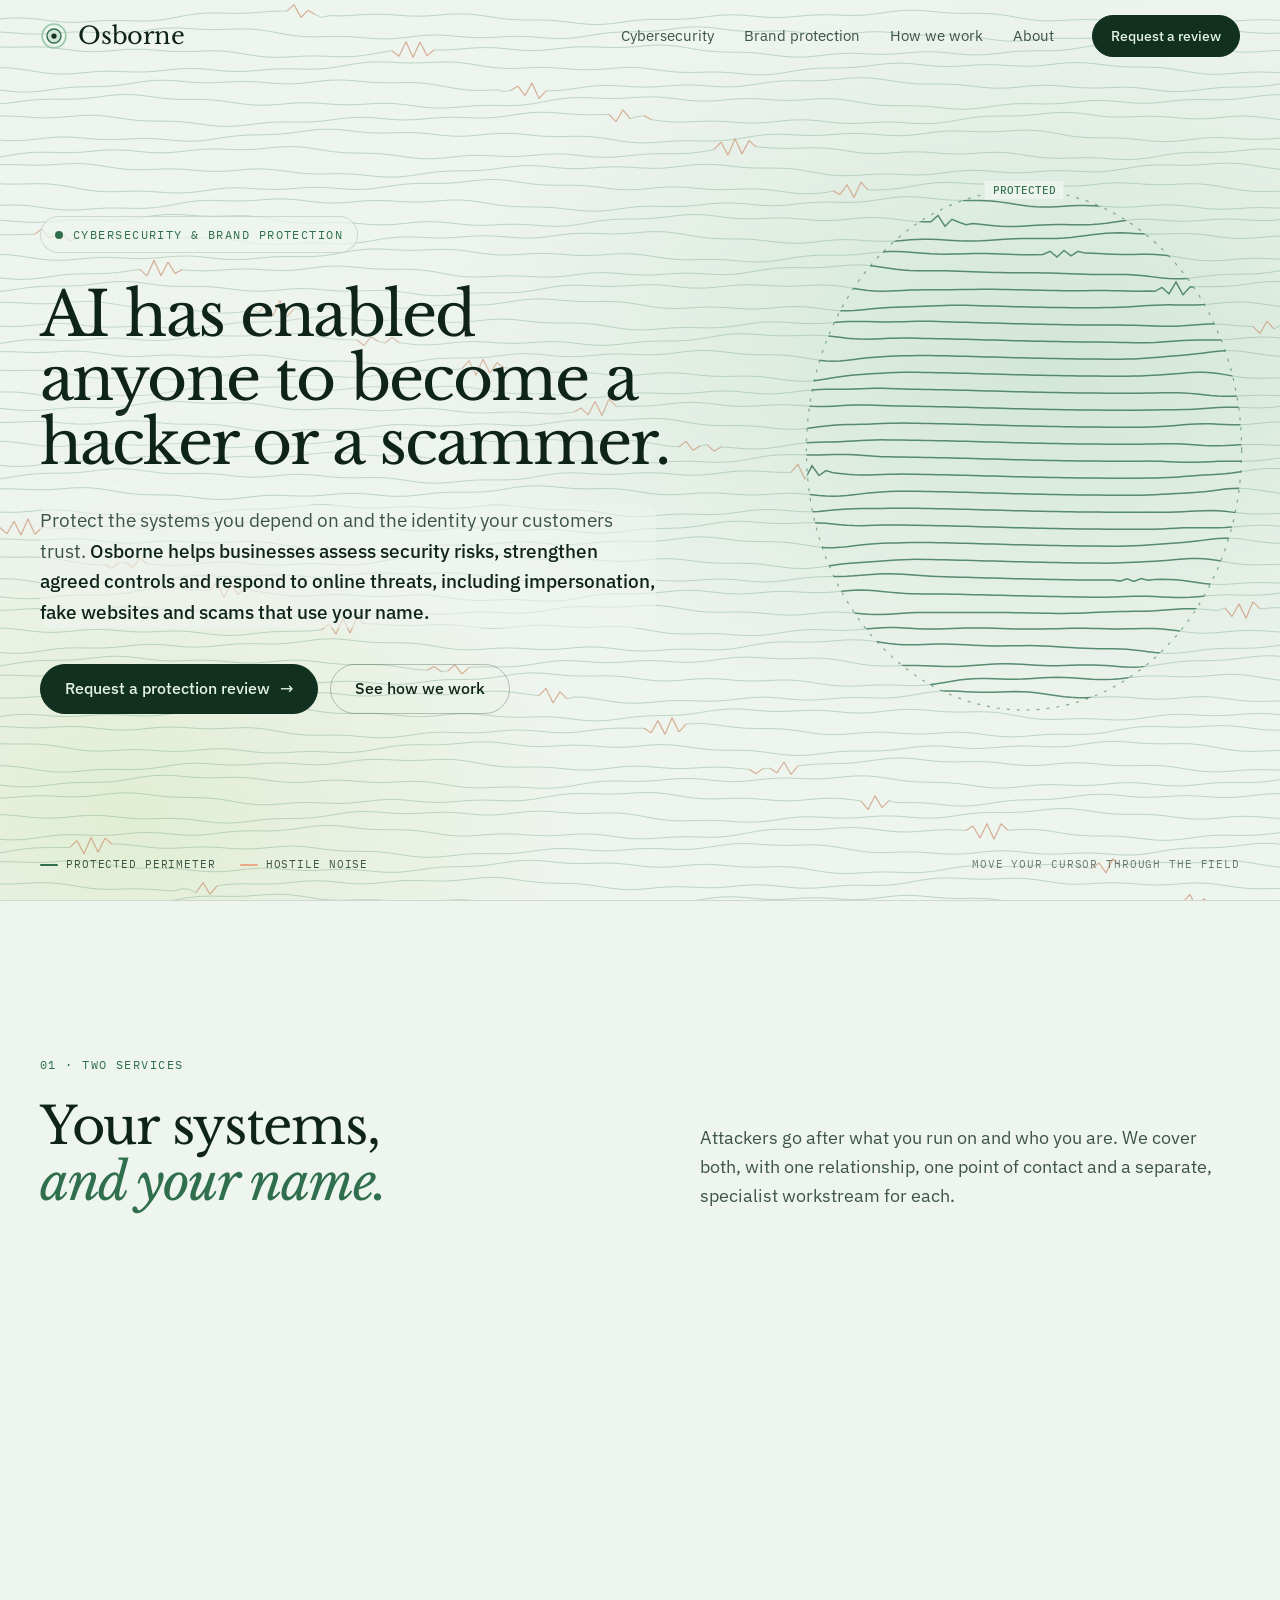
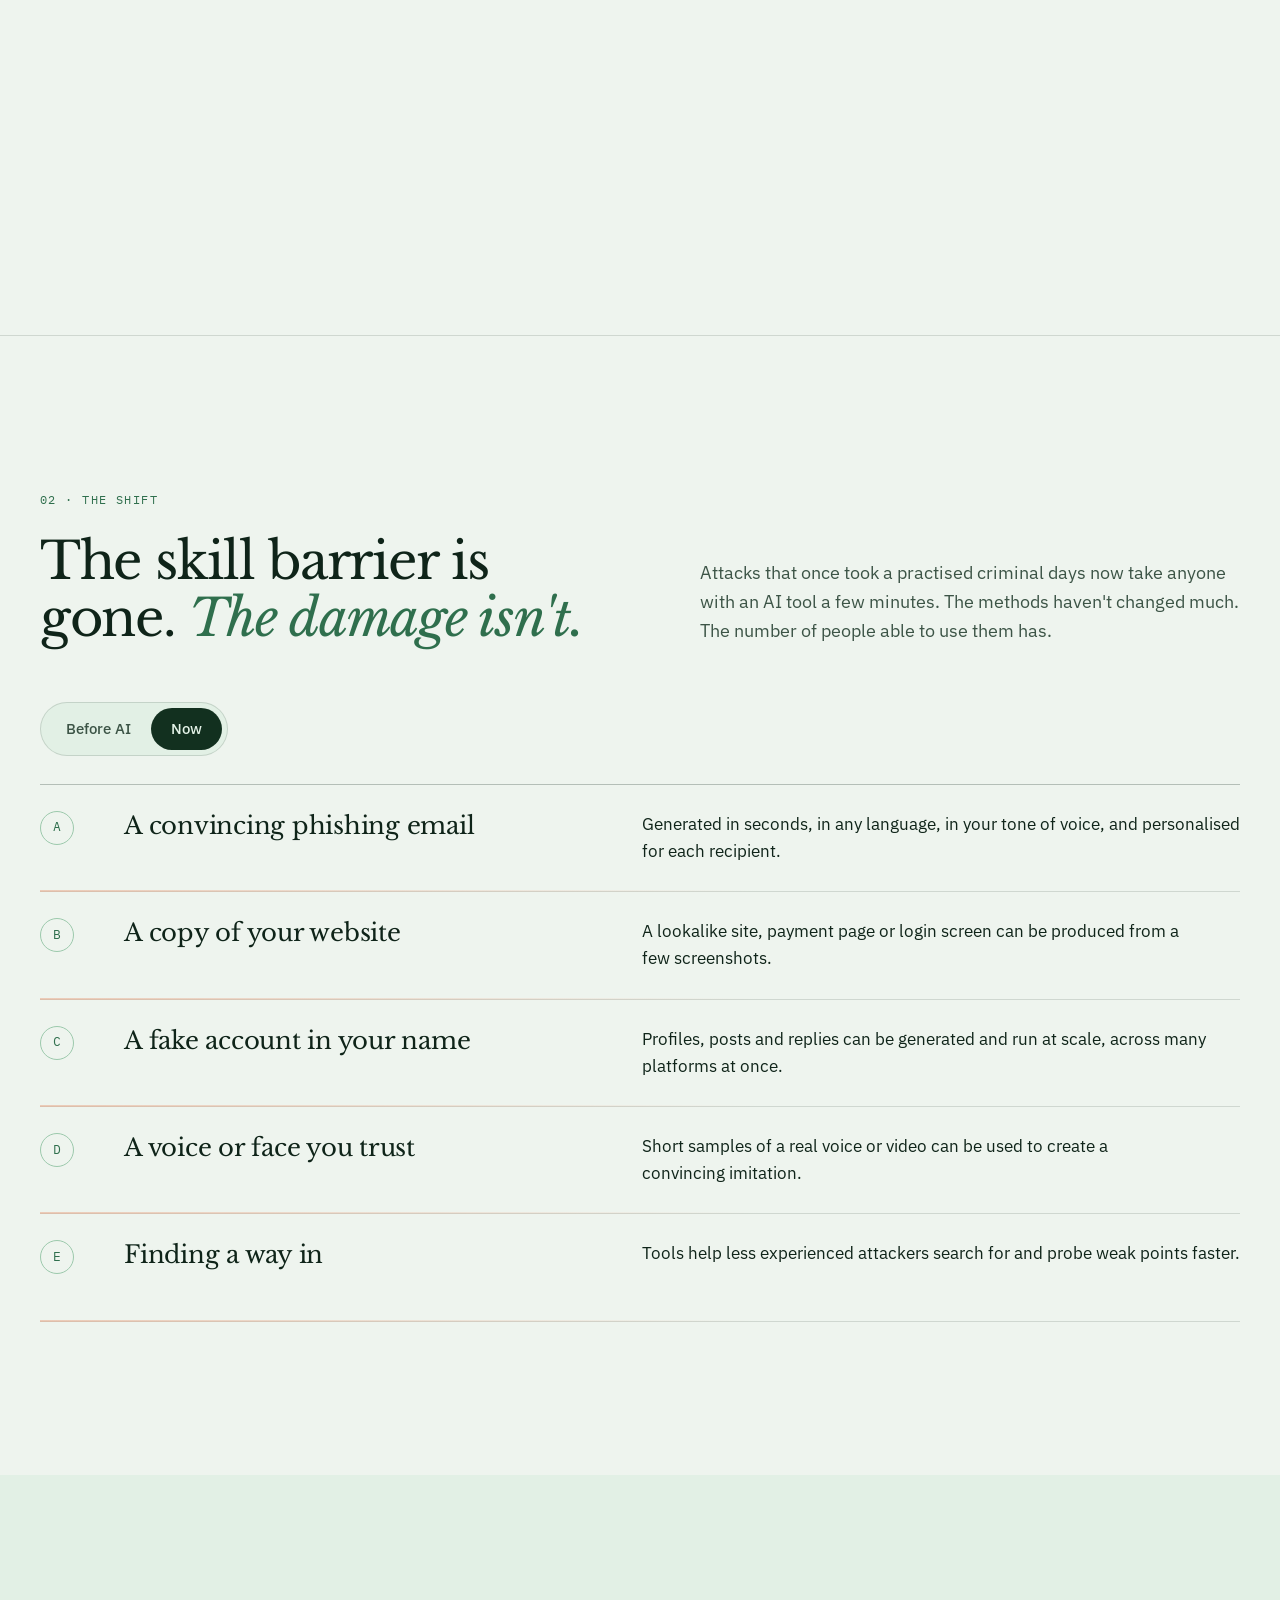
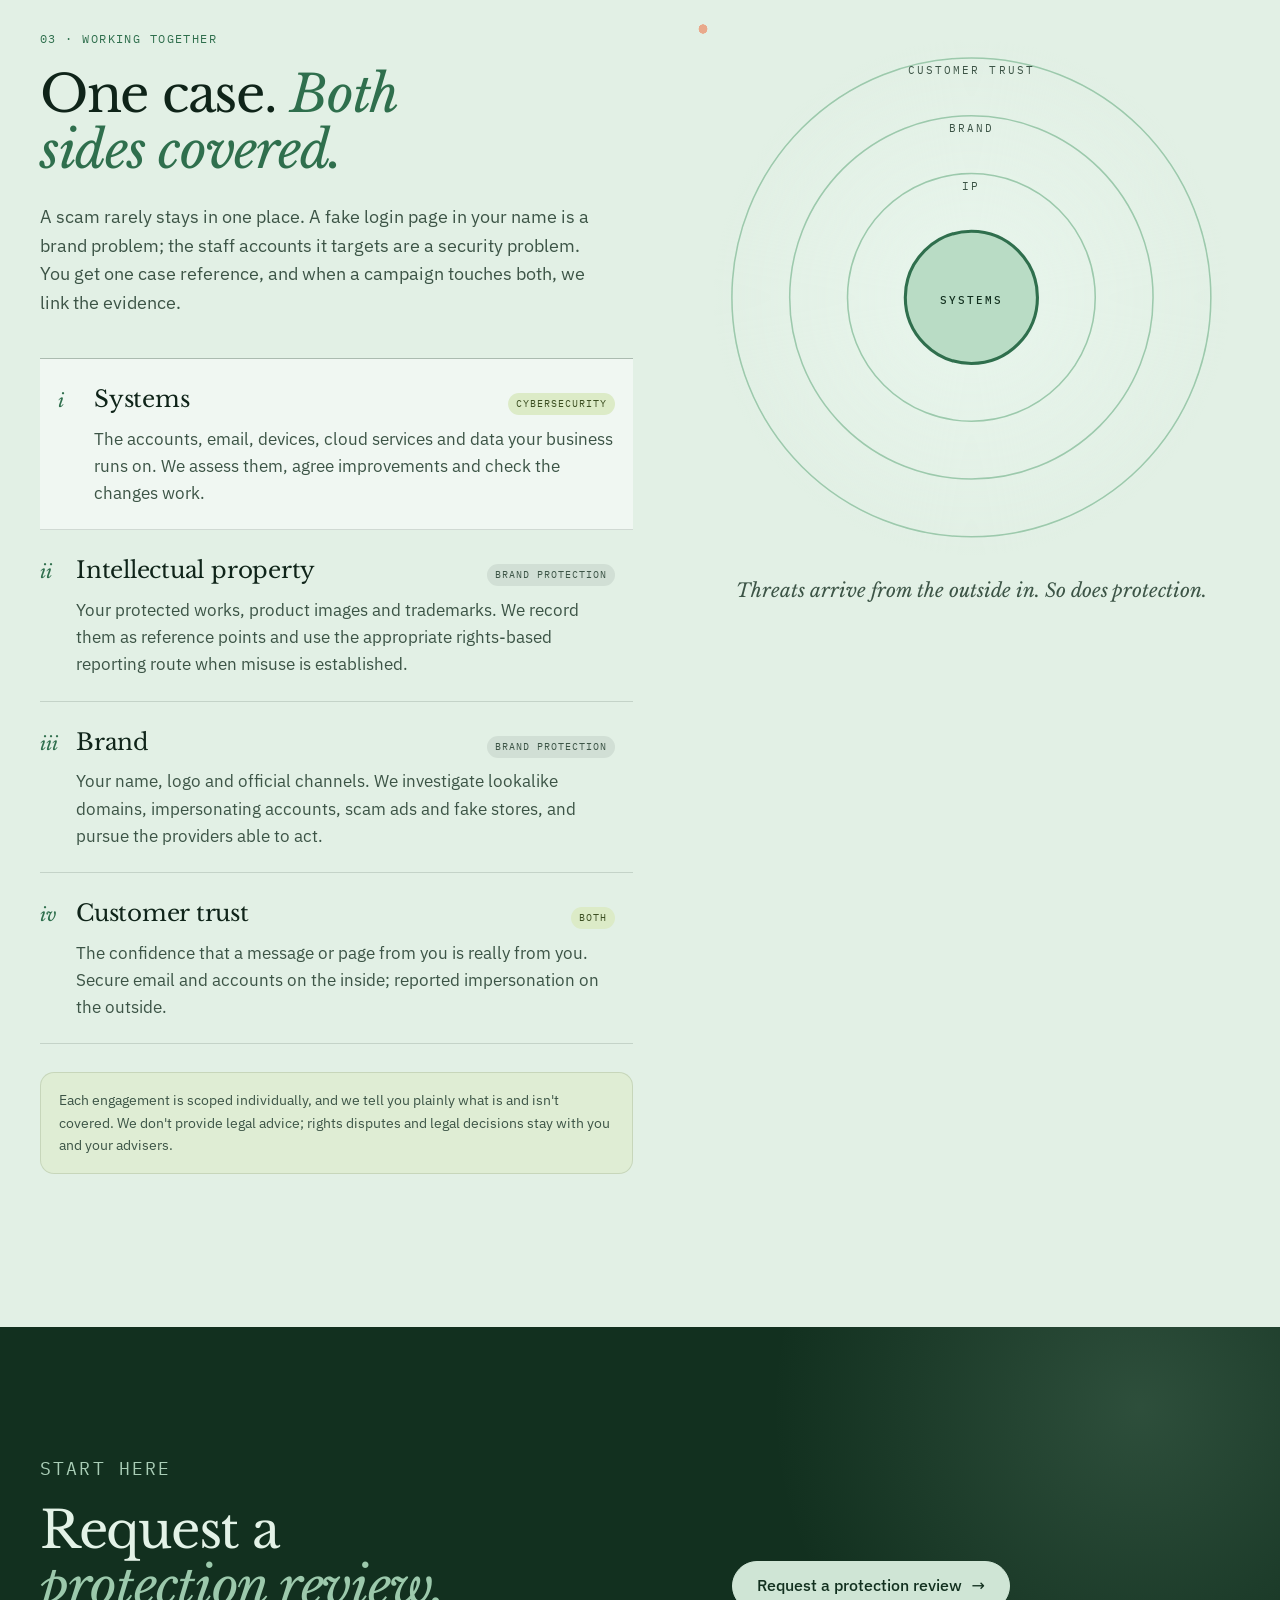
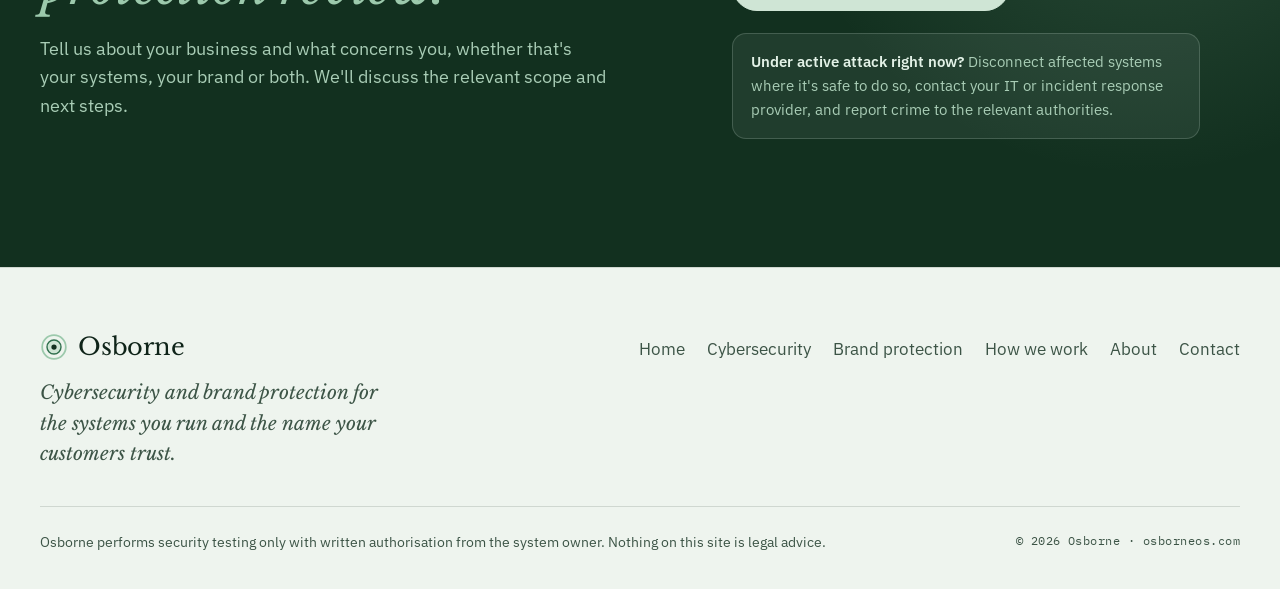
==== commit 602b0a89: "Publish multi-page Osborne site" ====
--- a/index.html
+++ b/index.html
@@ -3,65 +3,114 @@
 <head>
 <meta charset="utf-8">
 <meta name="viewport" content="width=device-width, initial-scale=1">
-<title>Osborne: Cybersecurity and brand protection for the AI era</title>
-<meta name="description" content="In an AI world, anyone can be a hacker. Osborne helps businesses protect their systems, brand, intellectual property and customer trust.">
+<!-- Static site: no server code. This policy allows only files from this site and blocks inline/third-party scripts, plugins, framing targets and form posts. -->
+<meta http-equiv="Content-Security-Policy" content="default-src 'self'; script-src 'self'; style-src 'self'; img-src 'self' data: blob:; font-src 'self'; connect-src 'none'; form-action 'none'; base-uri 'none'; object-src 'none'; frame-src 'none'; worker-src 'none'; manifest-src 'self'">
+<meta name="referrer" content="strict-origin-when-cross-origin">
+<title>Osborne: Cybersecurity and brand protection for your business</title>
+<meta name="description" content="AI has enabled anyone to become a hacker or a scammer. Osborne helps businesses protect the systems they depend on and the identity their customers trust, with cybersecurity and brand protection.">
+<link rel="canonical" href="https://osborneos.com/">
 <meta name="theme-color" content="#EEF4EE">
-<link rel="preconnect" href="https://fonts.googleapis.com">
-<link rel="preconnect" href="https://fonts.gstatic.com" crossorigin>
-<link href="https://fonts.googleapis.com/css2?family=Libre+Baskerville:ital,wght@0,400;0,700;1,400&family=IBM+Plex+Sans:wght@400;500;600&family=IBM+Plex+Mono:wght@400;500&display=swap" rel="stylesheet">
-<link rel="stylesheet" href="styles.css">
+
+<meta property="og:type" content="website">
+<meta property="og:site_name" content="Osborne">
+<meta property="og:url" content="https://osborneos.com/">
+<meta property="og:title" content="Osborne: AI has enabled anyone to become a hacker or a scammer.">
+<meta property="og:description" content="Cybersecurity and brand protection for your business: protect the systems you depend on and the identity your customers trust.">
+<meta property="og:image" content="https://osborneos.com/og-image.png">
+<meta property="og:image:width" content="1200">
+<meta property="og:image:height" content="630">
+<meta property="og:image:alt" content="Osborne. AI has enabled anyone to become a hacker or a scammer. osborneos.com">
+<meta property="og:locale" content="en_GB">
+<meta name="twitter:card" content="summary_large_image">
+<meta name="twitter:title" content="Osborne: AI has enabled anyone to become a hacker or a scammer.">
+<meta name="twitter:description" content="Cybersecurity and brand protection for your business: protect the systems you depend on and the identity your customers trust.">
+<meta name="twitter:image" content="https://osborneos.com/og-image.png">
+<meta name="twitter:image:alt" content="Osborne. AI has enabled anyone to become a hacker or a scammer. osborneos.com">
+
+<link rel="icon" href="/favicon.ico" sizes="48x48">
+<link rel="icon" href="/favicon.svg" type="image/svg+xml">
+<link rel="apple-touch-icon" href="/apple-touch-icon.png">
+
+<link rel="preload" href="/fonts/libre-baskerville-normal-latin-eee132.woff2" as="font" type="font/woff2" crossorigin>
+<link rel="preload" href="/fonts/ibm-plex-sans-normal-latin-868a23.woff2" as="font" type="font/woff2" crossorigin>
+<link rel="stylesheet" href="/fonts.css">
+<link rel="stylesheet" href="/styles.css">
 </head>
 <body>
 <a class="skip" href="#main">Skip to content</a>
 
+<!-- SHARED HEADER (generated by tools/build-pages.mjs) -->
 <header class="nav" id="top">
   <div class="nav-inner">
-    <a class="brand" href="#top" aria-label="Osborne, back to top">
-      <svg class="mark" viewBox="0 0 32 32" aria-hidden="true">
-        <circle cx="16" cy="16" r="13.5" class="mark-ring"/>
-        <circle cx="16" cy="16" r="8" class="mark-ring2"/>
-        <circle cx="16" cy="16" r="3" class="mark-core"/>
-      </svg>
+    <a class="brand" href="/" aria-label="Osborne, home">
+      <svg class="mark" viewBox="0 0 32 32" aria-hidden="true"><circle cx="16" cy="16" r="13.5" class="mark-ring"/><circle cx="16" cy="16" r="8" class="mark-ring2"/><circle cx="16" cy="16" r="3" class="mark-core"/></svg>
       <span>Osborne</span>
     </a>
     <nav aria-label="Primary">
       <ul class="nav-links">
-        <li><a href="#shift">The shift</a></li>
-        <li><a href="#protect">What we protect</a></li>
-        <li><a href="#approach">Approach</a></li>
-        <li><a href="#engage">Engagements</a></li>
+        <li><a href="/cybersecurity/">Cybersecurity</a></li>
+        <li><a href="/brand-protection/">Brand protection</a></li>
+        <li><a href="/how-we-work/">How we work</a></li>
+        <li><a href="/about/">About</a></li>
       </ul>
     </nav>
-    <a class="btn btn-sm" href="#enquire">Start a brief</a>
+    <a class="btn btn-sm" href="/contact/">Request a review</a>
     <button class="menu" type="button" aria-expanded="false" aria-controls="mobile-menu" aria-label="Open menu"><span></span><span></span></button>
   </div>
   <div class="mobile-menu" id="mobile-menu" hidden>
-    <a href="#shift">The shift</a>
-    <a href="#protect">What we protect</a>
-    <a href="#approach">Approach</a>
-    <a href="#engage">Engagements</a>
-    <a href="#enquire" class="mm-cta">Start a brief</a>
+    <a href="/" aria-current="page">Home</a>
+    <a href="/cybersecurity/">Cybersecurity</a>
+    <a href="/brand-protection/">Brand protection</a>
+    <a href="/how-we-work/">How we work</a>
+    <a href="/about/">About</a>
+    <a href="/contact/" class="mm-cta">Request a review</a>
   </div>
 </header>
 
 <main id="main">
-
 <!-- HERO -->
 <section class="hero" aria-labelledby="hero-title">
   <canvas class="field" aria-hidden="true"></canvas>
   <div class="hero-inner">
     <p class="eyebrow"><span class="pip" aria-hidden="true"></span>Cybersecurity &amp; brand protection</p>
-    <h1 id="hero-title" class="display">In an AI world, anyone can be a hacker.</h1>
-    <p class="lede">Osborne helps businesses protect what attackers now find easiest to copy, fake and exploit: <strong>the systems you run on, the brand your customers recognise, the IP you've built and the trust that holds it all together.</strong></p>
+    <h1 id="hero-title" class="display">AI has enabled anyone to become a hacker or a scammer.</h1>
+    <p class="lede">Protect the systems you depend on and the identity your customers trust. <strong>Osborne helps businesses assess security risks, strengthen agreed controls and respond to online threats, including impersonation, fake websites and scams that use your name.</strong></p>
     <div class="cta-row">
-      <a class="btn" href="#enquire">Start an enquiry brief <span aria-hidden="true">→</span></a>
-      <a class="btn btn-quiet" href="#approach">See how we work</a>
+      <a class="btn" href="/contact/">Request a protection review <span aria-hidden="true">→</span></a>
+      <a class="btn btn-quiet" href="/how-we-work/">See how we work</a>
     </div>
   </div>
   <div class="hero-legend" aria-hidden="true">
     <span><i class="lg-calm"></i>Protected perimeter</span>
-    <span><i class="lg-noise"></i>Automated noise</span>
+    <span><i class="lg-noise"></i>Hostile noise</span>
     <span class="lg-hint">Move your cursor through the field</span>
+  </div>
+</section>
+
+<!-- TWO SERVICES -->
+<section class="section services" id="services" aria-labelledby="services-title">
+  <div class="wrap">
+    <div class="sec-head">
+      <p class="kicker">01 · Two services</p>
+      <h2 id="services-title" class="h2">Your systems, <em>and your name.</em></h2>
+      <p class="sec-intro">Attackers go after what you run on and who you are. We cover both, with one relationship, one point of contact and a separate, specialist workstream for each.</p>
+    </div>
+    <div class="paths paths-2">
+      <article class="path reveal">
+        <p class="path-k">Inside your business</p>
+        <h3>Cybersecurity</h3>
+        <p>Understand the weaknesses affecting your accounts, devices, business email and critical services. We agree a practical improvement plan, coordinate the work within scope and verify the result. Monitoring, incident support and recovery preparation are defined around your engagement.</p>
+        <ul><li>Risk assessment and a prioritised plan</li><li>Account, email, device and cloud protection</li><li>Fixes verified, not just ticked off</li></ul>
+        <a class="path-link" href="/cybersecurity/">Explore cybersecurity <span aria-hidden="true">→</span></a>
+      </article>
+      <article class="path reveal feature">
+        <p class="path-k">Outside your business</p>
+        <h3>Brand protection</h3>
+        <p>Find and respond to fake websites, impersonating accounts, scam promotions and suspected counterfeit listings. We investigate the evidence, manage reports to the relevant providers and check the action taken.</p>
+        <ul><li>Fake sites, accounts, ads and listings</li><li>Evidence recorded and reports managed</li><li>Outcomes checked, recurrence watched</li></ul>
+        <a class="path-link" href="/brand-protection/">Explore brand protection <span aria-hidden="true">→</span></a>
+      </article>
+    </div>
   </div>
 </section>
 
@@ -69,7 +118,7 @@
 <section class="section shift" id="shift" aria-labelledby="shift-title">
   <div class="wrap">
     <div class="sec-head">
-      <p class="kicker">01 · The shift</p>
+      <p class="kicker">02 · The shift</p>
       <h2 id="shift-title" class="h2">The skill barrier is gone. <em>The damage isn't.</em></h2>
       <p class="sec-intro">Attacks that once took a practised criminal days now take anyone with an AI tool a few minutes. The methods haven't changed much. The number of people able to use them has.</p>
     </div>
@@ -115,33 +164,33 @@
   </div>
 </section>
 
-<!-- PROTECT -->
-<section class="section protect" id="protect" aria-labelledby="protect-title">
+<!-- TOGETHER -->
+<section class="section protect" id="together" aria-labelledby="together-title">
   <div class="wrap protect-grid">
     <div class="protect-copy">
-      <p class="kicker">02 · What we protect</p>
-      <h2 id="protect-title" class="h2">Four layers. <em>One business.</em></h2>
-      <p class="sec-intro">A breach rarely stays in one place. A stolen login becomes a fake invoice, a fake invoice becomes a damaged reputation, and a damaged reputation costs you customers. We look at the layers together.</p>
-
-      <ul class="layers" aria-label="Protection layers">
+      <p class="kicker">03 · Working together</p>
+      <h2 id="together-title" class="h2">One case. <em>Both sides covered.</em></h2>
+      <p class="sec-intro">A scam rarely stays in one place. A fake login page in your name is a brand problem; the staff accounts it targets are a security problem. You get one case reference, and when a campaign touches both, we link the evidence.</p>
+
+      <ul class="layers" aria-label="What we protect">
         <li data-ring="0" tabindex="0">
-          <div class="layer-top"><span class="layer-n">i</span><h3>Systems</h3></div>
-          <p>The accounts, email, devices, cloud services and data your business runs on. We review access and sign-in protection, email authentication, patching, backups you can actually restore, and whether anyone would notice an intrusion.</p>
+          <div class="layer-top"><span class="layer-n">i</span><h3>Systems</h3><span class="tag">Cybersecurity</span></div>
+          <p>The accounts, email, devices, cloud services and data your business runs on. We assess them, agree improvements and check the changes work.</p>
         </li>
         <li data-ring="1" tabindex="0">
-          <div class="layer-top"><span class="layer-n">ii</span><h3>Intellectual property</h3><span class="tag">Developing</span></div>
-          <p>Designs, content, product information and know-how. We help you map what you own, where it appears and where it's exposed, so you and your counsel can decide what to act on.</p>
+          <div class="layer-top"><span class="layer-n">ii</span><h3>Intellectual property</h3><span class="tag tag-dark">Brand protection</span></div>
+          <p>Your protected works, product images and trademarks. We record them as reference points and use the appropriate rights-based reporting route when misuse is established.</p>
         </li>
         <li data-ring="2" tabindex="0">
-          <div class="layer-top"><span class="layer-n">iii</span><h3>Brand</h3><span class="tag">Developing</span></div>
-          <p>Your name, logo and likeness online. We look for lookalike domains, impersonating accounts and scam pages that borrow your identity, and keep the evidence organised.</p>
+          <div class="layer-top"><span class="layer-n">iii</span><h3>Brand</h3><span class="tag tag-dark">Brand protection</span></div>
+          <p>Your name, logo and official channels. We investigate lookalike domains, impersonating accounts, scam ads and fake stores, and pursue the providers able to act.</p>
         </li>
         <li data-ring="3" tabindex="0">
-          <div class="layer-top"><span class="layer-n">iv</span><h3>Customer trust</h3></div>
-          <p>The confidence that a message, page or call from you is really from you. We help you make it easier for customers to recognise the real thing and report a fake one.</p>
+          <div class="layer-top"><span class="layer-n">iv</span><h3>Customer trust</h3><span class="tag">Both</span></div>
+          <p>The confidence that a message or page from you is really from you. Secure email and accounts on the inside; reported impersonation on the outside.</p>
         </li>
       </ul>
-      <p class="fine">Brand and IP protection is a service we are still building. Each engagement is scoped individually, and we will tell you plainly what is and isn't covered. We do not provide legal advice; enforcement decisions sit with you and your counsel.</p>
+      <p class="fine">Each engagement is scoped individually, and we tell you plainly what is and isn't covered. We don't provide legal advice; rights disputes and legal decisions stay with you and your advisers.</p>
     </div>
 
     <figure class="rings" aria-hidden="true">
@@ -163,157 +212,37 @@
   </div>
 </section>
 
-<!-- APPROACH -->
-<section class="section approach" id="approach" aria-labelledby="approach-title">
-  <div class="wrap">
-    <div class="sec-head">
-      <p class="kicker">03 · Approach</p>
-      <h2 id="approach-title" class="h2">Calm, scoped, <em>and on the record.</em></h2>
-      <p class="sec-intro">Security work should lower your stress, not add to it. Every engagement follows the same five steps, and you see each one.</p>
-    </div>
-
-    <ol class="steps">
-      <li class="reveal"><span class="s-n">1</span><h3>Scope</h3><p>We agree in writing what we look at, what we don't, who to contact and how sensitive information is handled.</p></li>
-      <li class="reveal"><span class="s-n">2</span><h3>Assess</h3><p>We review your systems and your public footprint with your authority. Nothing is tested without written permission.</p></li>
-      <li class="reveal"><span class="s-n">3</span><h3>Prioritise</h3><p>We rank what we find by likely harm to your business, not by how technical it sounds.</p></li>
-      <li class="reveal"><span class="s-n">4</span><h3>Act with you</h3><p>We help you fix, block or escalate, with each action approved by you before it happens.</p></li>
-      <li class="reveal"><span class="s-n">5</span><h3>Report plainly</h3><p>You get a clear account of what we found, what was done and what is still open, in language your board can read.</p></li>
-    </ol>
-
-    <div class="principles">
-      <p class="kicker">What you can hold us to</p>
-      <ul>
-        <li class="reveal"><span>Authorised work only.</span> We never test a system without its owner's written permission, and we never "hack back".</li>
-        <li class="reveal"><span>Facts kept apart from guesses.</span> Our reports say what we confirmed, what we suspect and how sure we are.</li>
-        <li class="reveal"><span>No promises we can't evidence.</span> A complaint filed is not a fake page removed, and a page removed is not permanent safety. We report each one for what it is.</li>
-      </ul>
-    </div>
-  </div>
-</section>
-
-<!-- ENGAGE -->
-<section class="section engage" id="engage" aria-labelledby="engage-title">
-  <div class="wrap">
-    <div class="sec-head">
-      <p class="kicker">04 · Engagements</p>
-      <h2 id="engage-title" class="h2">Three ways <em>to start.</em></h2>
-    </div>
-    <div class="paths">
-      <article class="path reveal">
-        <p class="path-k">For most businesses</p>
-        <h3>Readiness review</h3>
-        <p>A structured look at the basics attackers rely on you missing: access, email, updates, backups and visibility. You leave with a prioritised list, not a pile of jargon.</p>
-        <ul><li>Scoping call and written scope</li><li>Review against agreed areas</li><li>Prioritised findings and next steps</li></ul>
-      </article>
-      <article class="path reveal feature">
-        <p class="path-k">For brands customers search for</p>
-        <h3>Brand exposure check <span class="tag tag-dark">Developing</span></h3>
-        <p>A first look at how your name is being used online: lookalike domains, impersonating profiles and scam pages, with evidence organised for you and your counsel.</p>
-        <ul><li>Agreed brands, names and channels</li><li>Evidence recorded as found</li><li>Options for each case, approved by you</li></ul>
-      </article>
-      <article class="path reveal">
-        <p class="path-k">When something feels wrong</p>
-        <h3>A specific concern</h3>
-        <p>A suspicious message, a strange login, a fake page in your name. Tell us what you've seen and we'll scope a proportionate response.</p>
-        <ul><li>Describe what you noticed</li><li>Agree what we look at</li><li>Clear next actions</li></ul>
-      </article>
-    </div>
-    <p class="urgent" role="note"><strong>Under active attack right now?</strong> Don't wait on a brief. Disconnect affected systems where it's safe to do so, contact your IT or incident response provider, and report crime to the relevant authorities.</p>
-  </div>
-</section>
-
-<!-- ENQUIRE -->
-<section class="enquire" id="enquire" aria-labelledby="enquire-title">
-  <div class="wrap enquire-grid">
-    <div class="enquire-copy">
-      <p class="kicker kicker-light">05 · Enquire</p>
-      <h2 id="enquire-title" class="h2">Write your brief <em>in two minutes.</em></h2>
-      <p>Answer a few questions and we'll turn them into a clear project brief you can copy or download. It's a useful document to have even before you talk to anyone.</p>
-      <p class="local-note" role="note"><span aria-hidden="true">●</span> This builder runs entirely on your device. Nothing is sent. Osborne's contact route is not connected to this page yet.</p>
-    </div>
-
-    <form class="brief" id="brief" novalidate>
-      <div class="row">
-        <label class="f"><span>Your name</span><input name="name" autocomplete="name" maxlength="120"></label>
-        <label class="f"><span>Organisation</span><input name="org" autocomplete="organization" maxlength="160"></label>
-      </div>
-      <div class="row">
-        <label class="f"><span>Your role</span><input name="role" autocomplete="organization-title" maxlength="120"></label>
-        <label class="f"><span>Website or main domain</span><input name="domain" inputmode="url" maxlength="200" placeholder="example.com"></label>
-      </div>
-
-      <fieldset class="f">
-        <legend>What do you want to protect?</legend>
-        <div class="chips">
-          <label class="chip"><input type="checkbox" name="protect" value="Systems"><span>Systems</span></label>
-          <label class="chip"><input type="checkbox" name="protect" value="Brand"><span>Brand</span></label>
-          <label class="chip"><input type="checkbox" name="protect" value="Intellectual property"><span>IP</span></label>
-          <label class="chip"><input type="checkbox" name="protect" value="Customer trust"><span>Customer trust</span></label>
-        </div>
-      </fieldset>
-
-      <fieldset class="f">
-        <legend>Where are you right now?</legend>
-        <div class="chips">
-          <label class="chip"><input type="radio" name="stage" value="Planning ahead"><span>Planning ahead</span></label>
-          <label class="chip"><input type="radio" name="stage" value="A specific concern"><span>A specific concern</span></label>
-          <label class="chip"><input type="radio" name="stage" value="Something has already happened"><span>Something happened</span></label>
-        </div>
-      </fieldset>
-
-      <label class="f"><span>What's prompting this?</span><textarea name="notes" rows="3" maxlength="2000" placeholder="For example: customers received emails pretending to be us, and we want to understand our exposure."></textarea></label>
-
-      <div class="row">
-        <label class="f"><span>Ideal timing</span>
-          <select name="timing">
-            <option value="">Choose…</option>
-            <option>This month</option>
-            <option>This quarter</option>
-            <option>Later this year</option>
-            <option>Just exploring</option>
-          </select>
-        </label>
-        <label class="f"><span>Approximate team size</span>
-          <select name="size">
-            <option value="">Choose…</option>
-            <option>1–10</option>
-            <option>11–50</option>
-            <option>51–250</option>
-            <option>250+</option>
-          </select>
-        </label>
-      </div>
-
-      <div class="preview" aria-labelledby="preview-label">
-        <p class="preview-head"><span id="preview-label">Your brief</span><span class="mono">Draft · on this device</span></p>
-        <pre id="brief-out" tabindex="0" aria-live="polite"></pre>
-      </div>
-
-      <div class="actions">
-        <button type="button" class="btn btn-light" id="copy-brief">Copy brief</button>
-        <button type="button" class="btn btn-ghost-light" id="dl-brief">Download .txt</button>
-        <button type="button" class="link-btn" id="clear-brief">Clear</button>
-      </div>
-      <p class="status" id="brief-status" role="status" aria-live="polite"></p>
-    </form>
-  </div>
-</section>
-
+<!-- CTA -->
+<section class="cta-band" aria-labelledby="cta-title">
+  <div class="wrap cta-band-inner">
+    <div>
+      <p class="kicker kicker-light">Start here</p>
+      <h2 id="cta-title" class="h2">Request a <em>protection review.</em></h2>
+      <p>Tell us about your business and what concerns you, whether that's your systems, your brand or both. We'll discuss the relevant scope and next steps.</p>
+    </div>
+    <div class="cta-band-actions">
+      <a class="btn btn-light" href="/contact/">Request a protection review <span aria-hidden="true">→</span></a>
+      <p class="urgent-dark" role="note"><strong>Under active attack right now?</strong> Disconnect affected systems where it's safe to do so, contact your IT or incident response provider, and report crime to the relevant authorities.</p>
+    </div>
+  </div>
+</section>
 </main>
 
+<!-- SHARED FOOTER (generated by tools/build-pages.mjs) -->
 <footer class="footer">
   <div class="wrap">
     <div class="foot-top">
       <div class="foot-brand">
-        <a class="brand" href="#top"><svg class="mark" viewBox="0 0 32 32" aria-hidden="true"><circle cx="16" cy="16" r="13.5" class="mark-ring"/><circle cx="16" cy="16" r="8" class="mark-ring2"/><circle cx="16" cy="16" r="3" class="mark-core"/></svg><span>Osborne</span></a>
-        <p class="foot-line">Protecting systems, brand, IP and customer trust in the age of AI.</p>
+        <a class="brand" href="/"><svg class="mark" viewBox="0 0 32 32" aria-hidden="true"><circle cx="16" cy="16" r="13.5" class="mark-ring"/><circle cx="16" cy="16" r="8" class="mark-ring2"/><circle cx="16" cy="16" r="3" class="mark-core"/></svg><span>Osborne</span></a>
+        <p class="foot-line">Cybersecurity and brand protection for the systems you run and the name your customers trust.</p>
       </div>
       <nav class="foot-nav" aria-label="Footer">
-        <a href="#shift">The shift</a>
-        <a href="#protect">What we protect</a>
-        <a href="#approach">Approach</a>
-        <a href="#engage">Engagements</a>
-        <a href="#enquire">Enquire</a>
+        <a href="/">Home</a>
+        <a href="/cybersecurity/">Cybersecurity</a>
+        <a href="/brand-protection/">Brand protection</a>
+        <a href="/how-we-work/">How we work</a>
+        <a href="/about/">About</a>
+        <a href="/contact/">Contact</a>
       </nav>
     </div>
     <div class="foot-bottom">
@@ -323,6 +252,6 @@
   </div>
 </footer>
 
-<script src="main.js" defer></script>
+<script src="/main.js" defer></script>
 </body>
 </html>
--- a/fonts.css
+++ b/fonts.css
@@ -0,0 +1,17 @@
+/* Self-hosted fonts (SIL Open Font License 1.1, see fonts/LICENSES). Generated by tools; do not hand-edit URLs. */
+@font-face{font-family:"IBM Plex Mono";font-style:normal;font-weight:400;font-display:swap;src:url("fonts/ibm-plex-mono-normal-latin-ext-1969f6.woff2") format("woff2");unicode-range:U+0100-02BA, U+02BD-02C5, U+02C7-02CC, U+02CE-02D7, U+02DD-02FF, U+0304, U+0308, U+0329, U+1D00-1DBF, U+1E00-1E9F, U+1EF2-1EFF, U+2020, U+20A0-20AB, U+20AD-20C4, U+2113, U+2C60-2C7F, U+A720-A7FF}
+@font-face{font-family:"IBM Plex Mono";font-style:normal;font-weight:400;font-display:swap;src:url("fonts/ibm-plex-mono-normal-latin-e2661b.woff2") format("woff2");unicode-range:U+0000-00FF, U+0131, U+0152-0153, U+02BB-02BC, U+02C6, U+02DA, U+02DC, U+0304, U+0308, U+0329, U+2000-206F, U+20AC, U+2122, U+2191, U+2193, U+2212, U+2215, U+FEFF, U+FFFD}
+@font-face{font-family:"IBM Plex Mono";font-style:normal;font-weight:500;font-display:swap;src:url("fonts/ibm-plex-mono-normal-latin-ext-93cfae.woff2") format("woff2");unicode-range:U+0100-02BA, U+02BD-02C5, U+02C7-02CC, U+02CE-02D7, U+02DD-02FF, U+0304, U+0308, U+0329, U+1D00-1DBF, U+1E00-1E9F, U+1EF2-1EFF, U+2020, U+20A0-20AB, U+20AD-20C4, U+2113, U+2C60-2C7F, U+A720-A7FF}
+@font-face{font-family:"IBM Plex Mono";font-style:normal;font-weight:500;font-display:swap;src:url("fonts/ibm-plex-mono-normal-latin-0bc96c.woff2") format("woff2");unicode-range:U+0000-00FF, U+0131, U+0152-0153, U+02BB-02BC, U+02C6, U+02DA, U+02DC, U+0304, U+0308, U+0329, U+2000-206F, U+20AC, U+2122, U+2191, U+2193, U+2212, U+2215, U+FEFF, U+FFFD}
+@font-face{font-family:"IBM Plex Sans";font-style:normal;font-weight:400;font-display:swap;src:url("fonts/ibm-plex-sans-normal-latin-ext-632855.woff2") format("woff2");unicode-range:U+0100-02BA, U+02BD-02C5, U+02C7-02CC, U+02CE-02D7, U+02DD-02FF, U+0304, U+0308, U+0329, U+1D00-1DBF, U+1E00-1E9F, U+1EF2-1EFF, U+2020, U+20A0-20AB, U+20AD-20C4, U+2113, U+2C60-2C7F, U+A720-A7FF}
+@font-face{font-family:"IBM Plex Sans";font-style:normal;font-weight:400;font-display:swap;src:url("fonts/ibm-plex-sans-normal-latin-868a23.woff2") format("woff2");unicode-range:U+0000-00FF, U+0131, U+0152-0153, U+02BB-02BC, U+02C6, U+02DA, U+02DC, U+0304, U+0308, U+0329, U+2000-206F, U+20AC, U+2122, U+2191, U+2193, U+2212, U+2215, U+FEFF, U+FFFD}
+@font-face{font-family:"IBM Plex Sans";font-style:normal;font-weight:500;font-display:swap;src:url("fonts/ibm-plex-sans-normal-latin-ext-632855.woff2") format("woff2");unicode-range:U+0100-02BA, U+02BD-02C5, U+02C7-02CC, U+02CE-02D7, U+02DD-02FF, U+0304, U+0308, U+0329, U+1D00-1DBF, U+1E00-1E9F, U+1EF2-1EFF, U+2020, U+20A0-20AB, U+20AD-20C4, U+2113, U+2C60-2C7F, U+A720-A7FF}
+@font-face{font-family:"IBM Plex Sans";font-style:normal;font-weight:500;font-display:swap;src:url("fonts/ibm-plex-sans-normal-latin-868a23.woff2") format("woff2");unicode-range:U+0000-00FF, U+0131, U+0152-0153, U+02BB-02BC, U+02C6, U+02DA, U+02DC, U+0304, U+0308, U+0329, U+2000-206F, U+20AC, U+2122, U+2191, U+2193, U+2212, U+2215, U+FEFF, U+FFFD}
+@font-face{font-family:"IBM Plex Sans";font-style:normal;font-weight:600;font-display:swap;src:url("fonts/ibm-plex-sans-normal-latin-ext-632855.woff2") format("woff2");unicode-range:U+0100-02BA, U+02BD-02C5, U+02C7-02CC, U+02CE-02D7, U+02DD-02FF, U+0304, U+0308, U+0329, U+1D00-1DBF, U+1E00-1E9F, U+1EF2-1EFF, U+2020, U+20A0-20AB, U+20AD-20C4, U+2113, U+2C60-2C7F, U+A720-A7FF}
+@font-face{font-family:"IBM Plex Sans";font-style:normal;font-weight:600;font-display:swap;src:url("fonts/ibm-plex-sans-normal-latin-868a23.woff2") format("woff2");unicode-range:U+0000-00FF, U+0131, U+0152-0153, U+02BB-02BC, U+02C6, U+02DA, U+02DC, U+0304, U+0308, U+0329, U+2000-206F, U+20AC, U+2122, U+2191, U+2193, U+2212, U+2215, U+FEFF, U+FFFD}
+@font-face{font-family:"Libre Baskerville";font-style:italic;font-weight:400;font-display:swap;src:url("fonts/libre-baskerville-italic-latin-ext-3bb0e5.woff2") format("woff2");unicode-range:U+0100-02BA, U+02BD-02C5, U+02C7-02CC, U+02CE-02D7, U+02DD-02FF, U+0304, U+0308, U+0329, U+1D00-1DBF, U+1E00-1E9F, U+1EF2-1EFF, U+2020, U+20A0-20AB, U+20AD-20C4, U+2113, U+2C60-2C7F, U+A720-A7FF}
+@font-face{font-family:"Libre Baskerville";font-style:italic;font-weight:400;font-display:swap;src:url("fonts/libre-baskerville-italic-latin-4e88d3.woff2") format("woff2");unicode-range:U+0000-00FF, U+0131, U+0152-0153, U+02BB-02BC, U+02C6, U+02DA, U+02DC, U+0304, U+0308, U+0329, U+2000-206F, U+20AC, U+2122, U+2191, U+2193, U+2212, U+2215, U+FEFF, U+FFFD}
+@font-face{font-family:"Libre Baskerville";font-style:normal;font-weight:400;font-display:swap;src:url("fonts/libre-baskerville-normal-latin-ext-b9509f.woff2") format("woff2");unicode-range:U+0100-02BA, U+02BD-02C5, U+02C7-02CC, U+02CE-02D7, U+02DD-02FF, U+0304, U+0308, U+0329, U+1D00-1DBF, U+1E00-1E9F, U+1EF2-1EFF, U+2020, U+20A0-20AB, U+20AD-20C4, U+2113, U+2C60-2C7F, U+A720-A7FF}
+@font-face{font-family:"Libre Baskerville";font-style:normal;font-weight:400;font-display:swap;src:url("fonts/libre-baskerville-normal-latin-eee132.woff2") format("woff2");unicode-range:U+0000-00FF, U+0131, U+0152-0153, U+02BB-02BC, U+02C6, U+02DA, U+02DC, U+0304, U+0308, U+0329, U+2000-206F, U+20AC, U+2122, U+2191, U+2193, U+2212, U+2215, U+FEFF, U+FFFD}
+@font-face{font-family:"Libre Baskerville";font-style:normal;font-weight:700;font-display:swap;src:url("fonts/libre-baskerville-normal-latin-ext-b9509f.woff2") format("woff2");unicode-range:U+0100-02BA, U+02BD-02C5, U+02C7-02CC, U+02CE-02D7, U+02DD-02FF, U+0304, U+0308, U+0329, U+1D00-1DBF, U+1E00-1E9F, U+1EF2-1EFF, U+2020, U+20A0-20AB, U+20AD-20C4, U+2113, U+2C60-2C7F, U+A720-A7FF}
+@font-face{font-family:"Libre Baskerville";font-style:normal;font-weight:700;font-display:swap;src:url("fonts/libre-baskerville-normal-latin-eee132.woff2") format("woff2");unicode-range:U+0000-00FF, U+0131, U+0152-0153, U+02BB-02BC, U+02C6, U+02DA, U+02DC, U+0304, U+0308, U+0329, U+2000-206F, U+20AC, U+2122, U+2191, U+2193, U+2212, U+2215, U+FEFF, U+FFFD}
--- a/styles.css
+++ b/styles.css
@@ -97,6 +97,7 @@
 .pip{width:8px;height:8px;border-radius:50%;background:var(--leaf);box-shadow:0 0 0 0 rgba(47,111,77,.5);animation:pip 2.6s infinite}
 @keyframes pip{70%{box-shadow:0 0 0 9px rgba(47,111,77,0)}100%{box-shadow:0 0 0 0 rgba(47,111,77,0)}}
 .hero .display{text-shadow:0 0 30px rgba(238,244,238,.9),0 0 2px rgba(238,244,238,.9)}
+@media (min-width:861px){.hero .display{font-size:clamp(38px,4.8vw,70px);max-width:min(18ch,56vw)}}
 .lede{max-width:56ch;font-size:clamp(18px,1.5vw,21px);color:var(--ink-2);margin:30px 0 36px;background:rgba(238,244,238,.6);border-radius:12px}
 .lede strong{font-weight:500;color:var(--ink)}
 .cta-row{display:flex;flex-wrap:wrap;gap:12px}
@@ -286,3 +287,214 @@
   *,*::before,*::after{animation-duration:.001ms!important;animation-iteration-count:1!important;transition-duration:.001ms!important;transition-delay:0s!important}
   .reveal,.hero .eyebrow,.hero .display,.hero .lede,.hero .cta-row{opacity:1;transform:none}
 }
+
+/* ---------- Part B slots (hidden until the owner supplies content; see SLOT comments in src/pages) ---------- */
+[hidden]{display:none!important}
+.creds{background:var(--mint);border-block:1px solid var(--line);padding:44px 0}
+.creds-grid{display:grid;grid-template-columns:minmax(0,1fr) minmax(0,1.4fr);gap:14px 60px;align-items:start}
+.creds .kicker{grid-column:1/-1;margin:0}
+.creds-title.creds-title-wide{grid-column:1/-1;max-width:36ch;font-size:clamp(24px,2.6vw,34px)}
+.about-links{list-style:none;margin:26px 0 0;padding:0;display:flex;flex-wrap:wrap;gap:4px 28px}
+.creds-title{font-family:var(--serif);font-weight:400;font-size:clamp(22px,2.4vw,30px);line-height:1.25;letter-spacing:-.015em;max-width:24ch}
+.creds-list{list-style:none;margin:0;padding:0;display:grid;gap:12px}
+.creds-list li{position:relative;padding-left:24px;color:var(--ink-2)}
+.creds-list li::before{content:"";position:absolute;left:0;top:.62em;width:10px;height:10px;border-radius:50%;border:2px solid var(--leaf)}
+.who-grid{display:grid;grid-template-columns:minmax(0,1fr) minmax(0,1.1fr);gap:28px 70px;align-items:start}
+.who-copy{color:var(--ink-2);font-size:18px;max-width:58ch}
+.contact-route{margin-top:28px;display:grid;gap:12px;justify-items:start}
+.contact-label{margin:0!important;font-family:var(--mono);font-size:12px!important;letter-spacing:.12em;text-transform:uppercase;color:var(--fern)!important}
+@media (max-width:860px){
+  .creds-grid,.who-grid{grid-template-columns:minmax(0,1fr);gap:18px}
+}
+
+/* ================= Round 3: multi-page components (same tokens and type as above) ================= */
+.sr-only{position:absolute!important;width:1px;height:1px;padding:0;margin:-1px;overflow:hidden;clip:rect(0 0 0 0);white-space:nowrap;border:0}
+.offscreen{position:fixed;left:-9999px;top:0;opacity:0}
+.menu-lock,.menu-lock body{overflow:hidden}
+.nav-links a[aria-current="page"]{background:var(--sage);color:var(--ink)}
+.mobile-menu a[aria-current="page"]:not(.mm-cta){color:var(--leaf)}
+.page-dark-top .nav{background:rgba(238,244,238,.95);box-shadow:0 1px 0 var(--line)}
+
+/* page hero */
+.page-hero{padding:clamp(150px,16vw,200px) 0 clamp(64px,8vw,100px);background:
+  radial-gradient(60% 80% at 92% 10%,rgba(207,229,213,.85),transparent 70%),
+  radial-gradient(40% 60% at 0% 100%,rgba(220,235,199,.6),transparent 70%),var(--paper);border-bottom:1px solid var(--line)}
+.page-hero-short{min-height:70svh;display:flex;align-items:center}
+.page-title{font-family:var(--serif);font-weight:400;font-size:clamp(36px,5vw,72px);line-height:1.06;letter-spacing:-.03em;max-width:18ch;margin:0}
+.page-title em{color:var(--leaf)}
+.page-hero .kicker{margin-bottom:22px}
+.page-lede{max-width:60ch;font-size:clamp(18px,1.5vw,21px);color:var(--ink-2);margin:28px 0 34px}
+.page-hero .cta-row{margin-top:0}
+
+/* section backgrounds */
+.band-mint{background:var(--mint)}
+.band-paper-line{background:var(--paper);border-top:1px solid var(--line);border-bottom:1px solid var(--line)}
+.services{border-top:1px solid var(--line)}
+.h2-sm{font-size:clamp(26px,3vw,40px);margin-bottom:22px}
+.split{display:grid;grid-template-columns:minmax(0,1fr) minmax(0,1.1fr);gap:40px 80px;align-items:start}
+.prose p,.prose-lead{color:var(--ink-2);font-size:18px;max-width:60ch}
+.prose-lead{margin-top:24px}
+.prose-narrow{max-width:760px}
+
+/* two-service cards */
+.paths-2{grid-template-columns:repeat(2,minmax(0,1fr))}
+.paths-2 .path{padding:clamp(30px,3.5vw,44px)}
+.paths-2 .path h3{font-size:clamp(28px,2.6vw,36px)}
+.path-link{display:inline-flex;align-items:center;gap:8px;margin-top:22px;font-weight:500;color:var(--leaf);text-decoration:none;min-height:44px}
+.path-link span{transition:transform .25s var(--ease)}
+.path-link:hover span{transform:translateX(4px)}
+.path.feature .path-link{color:var(--pistachio)}
+.path.feature .tag{background:rgba(227,242,231,.14);color:var(--on-forest)}
+.layer-top .tag{margin-left:auto}
+
+/* problem grid */
+.problem-grid{list-style:none;margin:0;padding:0;display:grid;grid-template-columns:repeat(3,minmax(0,1fr));gap:1px;background:var(--line);border:1px solid var(--line);border-radius:var(--r);overflow:hidden}
+.problem-grid li{background:var(--mint);padding:28px 26px 30px}
+.problem-grid h3{font-family:var(--serif);font-weight:400;font-size:22px;margin-bottom:8px;display:flex;gap:10px;align-items:center}
+.problem-grid h3::before{content:"";width:9px;height:9px;border-radius:50%;background:var(--apricot);flex:none}
+.problem-grid p{margin:0;color:var(--ink-2);font-size:16px}
+
+/* service modules */
+.modules{list-style:none;margin:0;padding:0;counter-reset:m;display:grid;grid-template-columns:repeat(2,minmax(0,1fr));gap:0 56px;border-top:1px solid var(--line-2)}
+.modules li{counter-increment:m;padding:26px 0 26px 56px;border-bottom:1px solid var(--line);position:relative}
+.modules li::before{content:counter(m,decimal-leading-zero);position:absolute;left:0;top:30px;font-family:var(--mono);font-size:13px;color:var(--leaf)}
+.modules h3{font-family:var(--serif);font-weight:400;font-size:clamp(20px,1.8vw,24px);line-height:1.25;margin-bottom:8px}
+.modules p{margin:0;color:var(--ink-2);font-size:16px}
+
+/* status flow */
+.status-block{margin-top:80px;padding-top:44px;border-top:1px solid var(--line-2);display:grid;grid-template-columns:minmax(0,1fr) minmax(0,1.2fr);gap:30px 60px;align-items:start}
+.status-intro{color:var(--ink-2);margin:0;max-width:52ch}
+.status-flow{list-style:none;margin:0;padding:0;display:flex;flex-wrap:wrap;gap:10px;align-items:center}
+.status-flow li{font-family:var(--mono);font-size:13px;padding:9px 14px;border-radius:999px;border:1px solid var(--line-2);background:var(--paper);color:var(--ink-2);position:relative}
+.status-flow li:not(:last-child)::after{content:"→";position:absolute;right:-12px;top:50%;transform:translate(50%,-50%);color:var(--fern);font-family:var(--sans)}
+.status-flow li:not(:last-child){margin-right:12px}
+.status-flow li:nth-child(4){background:var(--sage);border-color:var(--sage);color:var(--forest)}
+.status-flow li:last-child{border-style:dashed}
+.status-flow li:nth-child(4)::after{content:"or";font-family:var(--mono);font-size:11px;color:var(--ink-2)}
+.status-flow li:nth-child(4){margin-right:22px!important}
+
+/* ticks, boundaries, roles */
+.ticks{list-style:none;margin:28px 0 0;padding:0;border-top:1px solid var(--line-2)}
+.ticks li{padding:14px 0 14px 32px;border-bottom:1px solid var(--line);position:relative;color:var(--ink)}
+.ticks li::before{content:"";position:absolute;left:4px;top:21px;width:12px;height:7px;border-left:2px solid var(--leaf);border-bottom:2px solid var(--leaf);transform:rotate(-45deg)}
+.bounds,.roles{margin:0;border-top:1px solid var(--line-2)}
+.bounds dt,.roles dt{font-family:var(--serif);font-size:20px;padding-top:20px}
+.bounds dd,.roles dd{margin:6px 0 0;padding-bottom:20px;border-bottom:1px solid var(--line);color:var(--ink-2)}
+
+/* FAQ */
+.faq-wrap{display:grid;grid-template-columns:minmax(0,.7fr) minmax(0,1.3fr);gap:30px 80px;align-items:start}
+.faq{border-top:1px solid var(--line-2)}
+.faq details{border-bottom:1px solid var(--line)}
+.faq summary{list-style:none;cursor:pointer;display:flex;justify-content:space-between;gap:20px;align-items:center;padding:20px 0;min-height:44px;font-family:var(--serif);font-size:clamp(18px,1.6vw,21px);line-height:1.35}
+.faq summary::-webkit-details-marker{display:none}
+.faq summary::after{content:"";flex:none;width:30px;height:30px;border-radius:50%;border:1px solid var(--line-2);background:
+  linear-gradient(var(--leaf),var(--leaf)) center/12px 1.6px no-repeat,linear-gradient(var(--leaf),var(--leaf)) center/1.6px 12px no-repeat;transition:transform .3s var(--ease),background-color .3s}
+.faq details[open] summary::after{transform:rotate(45deg);background-color:var(--sage)}
+.faq summary:hover{color:var(--leaf)}
+.faq summary:focus-visible{outline-offset:2px}
+.faq details p{margin:0;padding:0 50px 22px 0;color:var(--ink-2);max-width:64ch}
+.faq a{color:var(--leaf);text-underline-offset:3px}
+
+/* data tables */
+.table-wrap{border:1px solid var(--line);border-radius:var(--r);overflow:hidden;background:rgba(255,255,255,.5)}
+.data-table{width:100%;border-collapse:collapse;font-size:16px}
+.data-table th,.data-table td{text-align:left;vertical-align:top;padding:18px 22px;border-bottom:1px solid var(--line)}
+.data-table thead th{font-family:var(--mono);font-size:11px;font-weight:500;letter-spacing:.12em;text-transform:uppercase;color:var(--leaf);background:var(--mint);padding-top:14px;padding-bottom:14px}
+.data-table tbody th{font-family:var(--serif);font-weight:400;font-size:19px;width:24%;color:var(--ink)}
+.data-table td{color:var(--ink-2)}
+.data-table tbody tr:last-child>*{border-bottom:0}
+.data-table tbody tr:hover>*{background:rgba(207,229,213,.25)}
+.band-mint .table-wrap{background:var(--paper)}
+.band-mint .data-table thead th{background:var(--sage)}
+
+/* notes */
+.review-note{display:flex;gap:10px;align-items:flex-start;margin:40px 0 0;padding:16px 18px;border-radius:14px;background:var(--forest);color:var(--on-forest);font-size:16px;max-width:none}
+.review-note span{color:var(--pistachio)}
+.review-note-light{background:var(--mint);color:var(--ink);border:1px solid var(--line)}
+.review-note-light span{color:var(--leaf)}
+.outcome-list{list-style:none;margin:0;padding:0;display:flex;flex-wrap:wrap;gap:10px}
+.outcome-list li{padding:10px 16px;border-radius:999px;background:var(--mint);border:1px solid var(--line);font-size:15px}
+.outcome-list li:last-child{border-style:dashed;background:transparent;color:var(--ink-2)}
+
+/* how-we-work blocks and examples */
+.blocks{list-style:none;margin:0;padding:0;display:grid;grid-template-columns:repeat(3,minmax(0,1fr));gap:20px}
+.blocks li{background:rgba(255,255,255,.6);border:1px solid rgba(15,36,25,.1);border-radius:var(--r);padding:28px 26px}
+.b-n{display:block;font-family:var(--mono);font-size:12px;color:var(--leaf);margin-bottom:16px;letter-spacing:.08em}
+.blocks h3{font-family:var(--serif);font-weight:400;font-size:24px;margin-bottom:10px}
+.blocks p{margin:0;color:var(--ink-2);font-size:16px}
+.examples{display:grid;grid-template-columns:repeat(2,minmax(0,1fr));gap:20px}
+.example{border:1px solid var(--line-2);border-radius:var(--r);padding:clamp(26px,3vw,38px);background:var(--paper)}
+.example h3{font-family:var(--serif);font-weight:400;font-size:clamp(24px,2.2vw,30px);margin-bottom:10px}
+.example>p{color:var(--ink-2)}
+.example dl{margin:20px 0;border-top:1px solid var(--line)}
+.example dt{font-family:var(--mono);font-size:11px;letter-spacing:.12em;text-transform:uppercase;color:var(--leaf);padding-top:16px}
+.example dd{margin:6px 0 0;padding-bottom:16px;border-bottom:1px solid var(--line)}
+.example-note{font-size:15px;color:var(--ink-2);margin:0;padding:14px 16px;border-radius:12px;background:rgba(220,235,199,.55)}
+.principles-top{margin-top:0;padding-top:0;border-top:0}
+
+/* CTA band */
+.cta-band{background:var(--forest);color:var(--on-forest);padding:clamp(80px,10vw,130px) 0;position:relative;overflow:hidden}
+.cta-band::before{content:"";position:absolute;width:800px;height:800px;right:-260px;top:-320px;border-radius:50%;background:radial-gradient(circle,rgba(156,201,172,.2),transparent 65%);pointer-events:none}
+.cta-band-inner{display:grid;grid-template-columns:minmax(0,1.1fr) minmax(0,.9fr);gap:30px 70px;align-items:end;position:relative}
+.cta-band .h2{color:var(--on-forest);margin-bottom:20px}
+.cta-band .h2 em{color:var(--fern)}
+.cta-band p{color:var(--on-forest-2);font-size:18px;max-width:52ch}
+.cta-band-actions{display:grid;gap:22px;justify-items:start}
+.urgent-dark{margin:0;padding:16px 18px;border-radius:14px;background:rgba(227,242,231,.07);border:1px solid rgba(227,242,231,.18);font-size:15px!important;color:var(--on-forest-2)}
+.urgent-dark strong{color:var(--on-forest)}
+
+/* contact page */
+.enquire-page{padding-top:clamp(140px,15vw,180px)}
+.page-title-dark{font-size:clamp(36px,4.6vw,62px)}
+.intake-notes{margin-top:34px;border-top:1px solid rgba(227,242,231,.18)}
+.intake-h{font-family:var(--serif);font-weight:400;font-size:21px;color:var(--on-forest);margin:22px 0 6px}
+.intake-notes p{color:var(--on-forest-2);font-size:16px!important;margin:0}
+.intake-notes strong{color:var(--on-forest);font-weight:500}
+.enquire-copy .urgent-dark{margin-top:28px}
+.f-help{margin:-8px 0 0;font-size:13px;color:var(--on-forest-2)}
+
+/* drafts */
+.draft-sec{padding:24px 0;border-bottom:1px solid var(--line)}
+
+@media (max-width:1020px){
+  .blocks{grid-template-columns:repeat(2,minmax(0,1fr))}
+  .problem-grid{grid-template-columns:repeat(2,minmax(0,1fr))}
+}
+@media (max-width:860px){
+  .split,.faq-wrap,.status-block,.cta-band-inner,.examples,.paths-2{grid-template-columns:minmax(0,1fr)}
+  .modules{grid-template-columns:minmax(0,1fr)}
+  .status-block{margin-top:56px}
+  /* stacked tables */
+  .data-table thead{display:none}
+  .data-table,.data-table tbody,.data-table tr,.data-table th,.data-table td{display:block;width:100%}
+  .data-table tr{padding:18px 20px;border-bottom:1px solid var(--line)}
+  .data-table tbody tr:last-child{border-bottom:0}
+  .data-table th,.data-table td{padding:0;border:0}
+  .data-table tbody th{width:auto;font-size:20px;margin-bottom:10px}
+  .data-table td{margin-top:8px}
+  .data-table td::before{content:attr(data-label);display:block;font-family:var(--mono);font-size:10px;letter-spacing:.12em;text-transform:uppercase;color:var(--leaf);margin-bottom:2px}
+  .layer-top .tag{margin-left:0}
+}
+@media (max-width:560px){
+  .blocks,.problem-grid{grid-template-columns:minmax(0,1fr)}
+  .modules li{padding-left:44px}
+  .faq details p{padding-right:0}
+  .status-flow{flex-direction:column;align-items:flex-start}
+  .status-flow li:not(:last-child){margin-right:0;margin-bottom:12px}
+  .status-flow li:not(:last-child)::after{content:"↓";right:auto;left:22px;top:auto;bottom:-14px;transform:translateY(50%)}
+  .status-flow li:nth-child(4)::after{content:"or"}
+  .status-flow li:nth-child(4){margin-right:0!important}
+  .cta-band-actions .btn{width:100%}
+}
+
+/* contact: email route */
+.contact-address{margin-top:30px;padding:18px 20px;border-radius:16px;background:rgba(227,242,231,.07);border:1px solid rgba(227,242,231,.2)}
+.contact-address .contact-label{margin:0 0 8px!important}
+.contact-line{display:flex;flex-wrap:wrap;align-items:center;gap:12px 18px;margin:0!important}
+.contact-email{font-family:var(--serif);font-size:clamp(20px,2vw,26px);color:var(--on-forest);text-decoration:underline;text-decoration-color:rgba(156,201,172,.6);text-underline-offset:5px;word-break:break-all}
+.contact-email:hover{text-decoration-color:var(--on-forest)}
+.contact-address .btn-sm{min-height:44px}
+.mailto-raw{font-size:13px;color:var(--on-forest-2)}
+.mailto-raw summary{cursor:pointer;min-height:44px;display:inline-flex;align-items:center;text-decoration:underline;text-underline-offset:3px}
+.mailto-raw code{display:block;margin-top:6px;padding:12px 14px;border-radius:12px;background:#0B2216;border:1px solid rgba(227,242,231,.14);font-family:var(--mono);font-size:12px;line-height:1.55;color:var(--on-forest);word-break:break-all;max-height:160px;overflow:auto}
+
